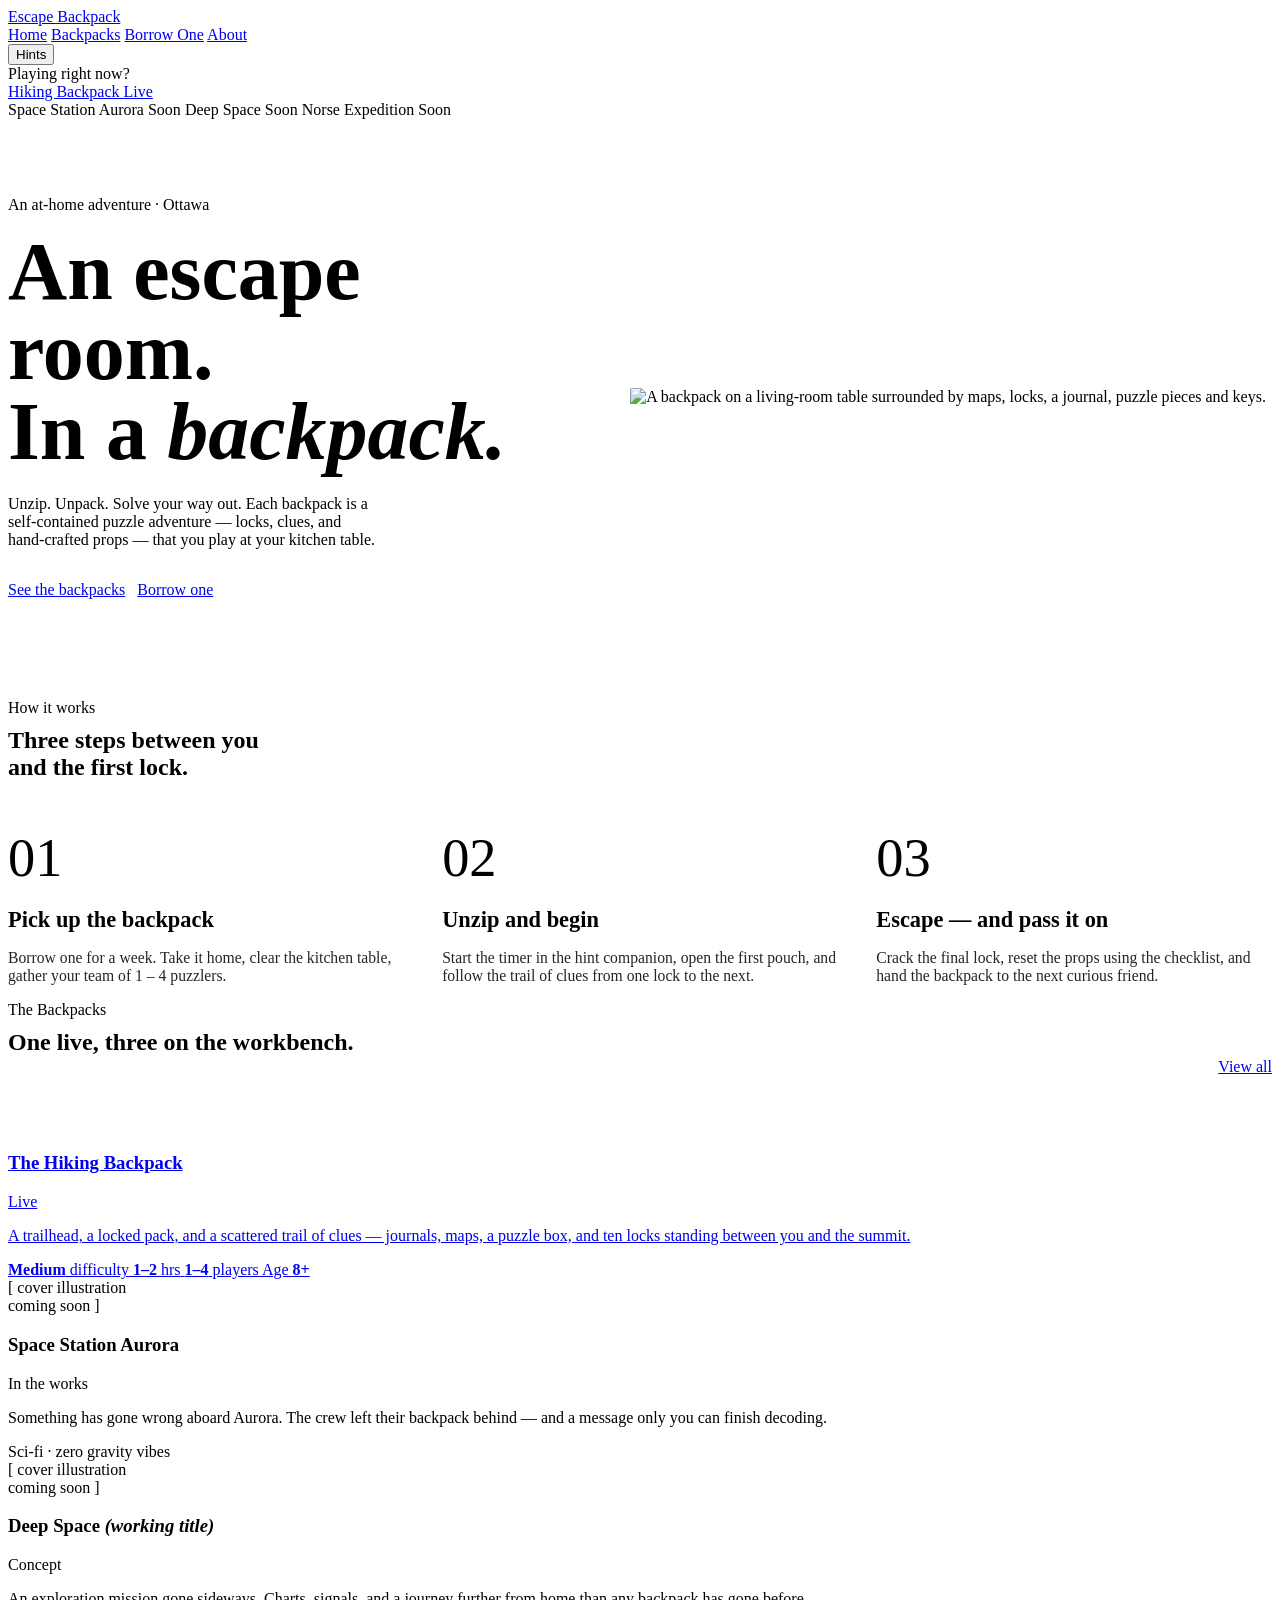
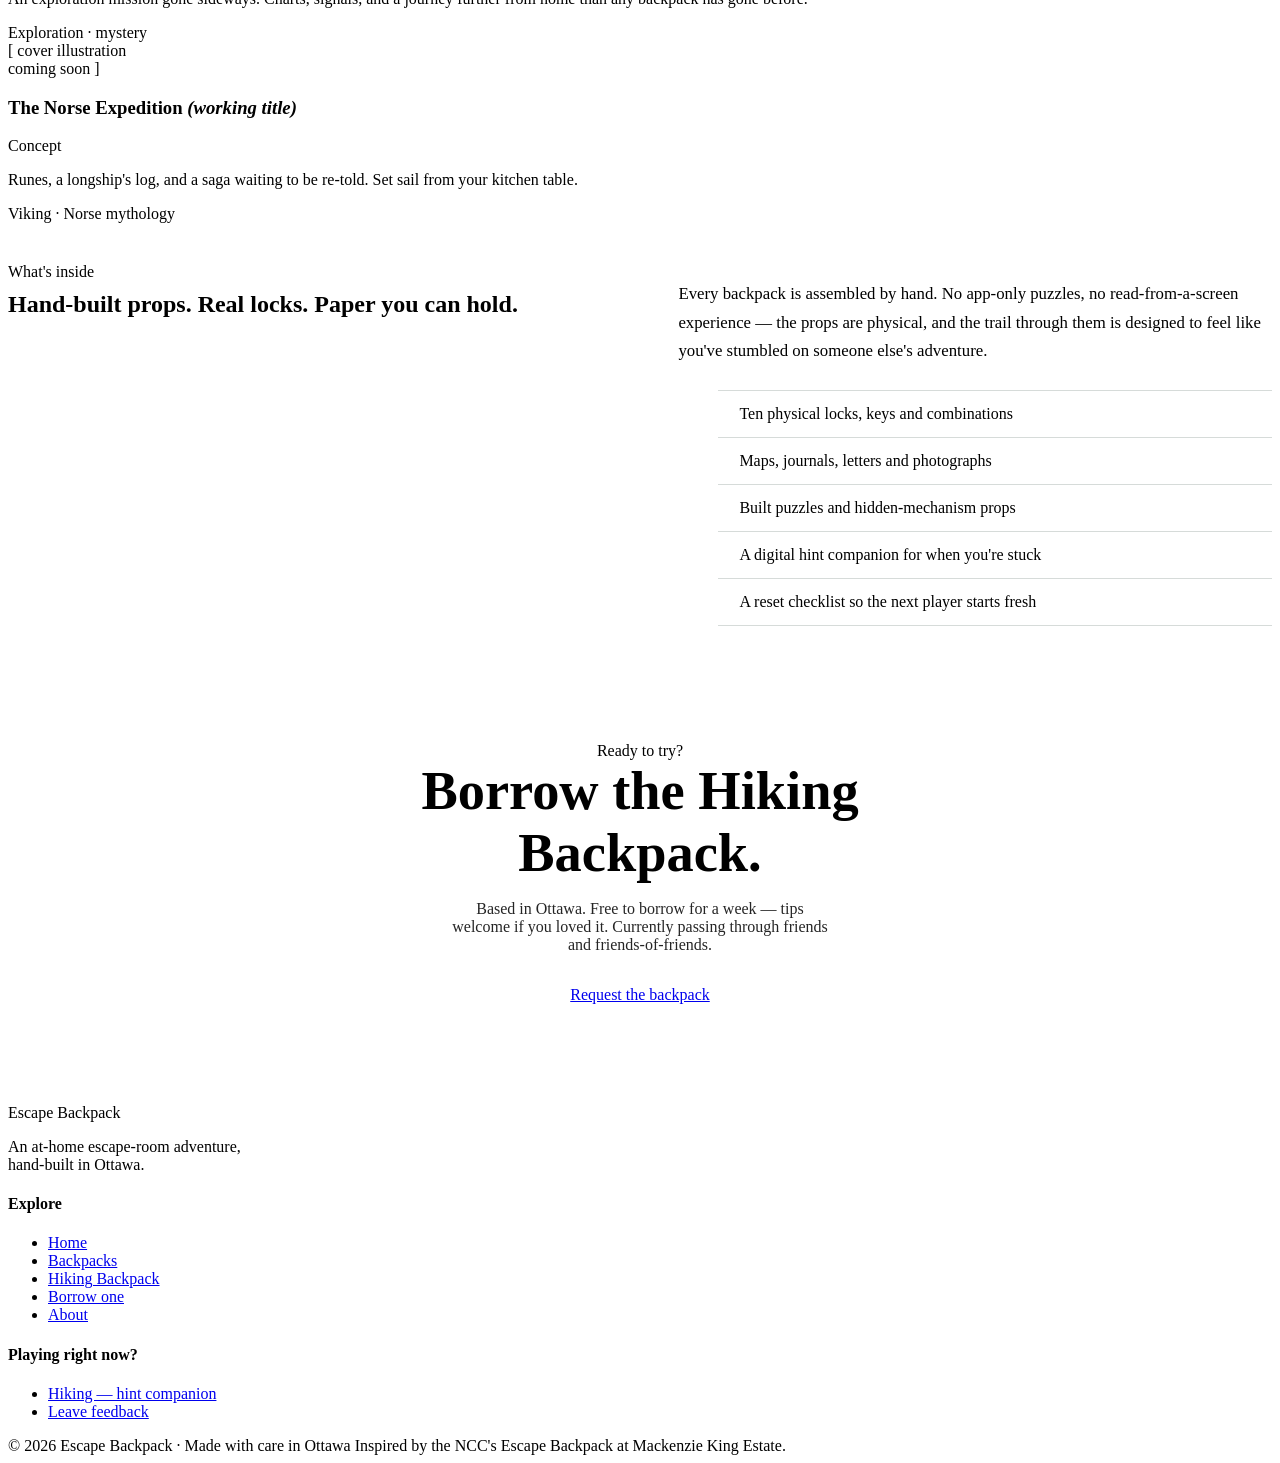
==== index.html @ f147b83b "Add files via upload" ====
<!DOCTYPE html>
<html lang="en">
<head>
<meta charset="UTF-8">
<meta name="viewport" content="width=device-width, initial-scale=1">
<title>Escape Backpack — An escape room in a backpack</title>
<meta name="description" content="Escape Backpack is a portable escape-room adventure you play at home. Unzip, unpack, and solve your way out. Based in Ottawa.">
<meta property="og:title" content="Escape Backpack">
<meta property="og:description" content="An escape-room adventure you play at home, from a backpack.">
<meta property="og:image" content="assets/banner.png">
<link rel="icon" type="image/png" href="assets/logo.png">
<link rel="preconnect" href="https://fonts.googleapis.com">
<link rel="preconnect" href="https://fonts.gstatic.com" crossorigin="">
<link href="https://fonts.googleapis.com/css2?family=Young+Serif&family=Inter+Tight:wght@300;400;500;600&family=JetBrains+Mono:wght@400;500&display=swap" rel="stylesheet">
<link rel="stylesheet" href="styles.css">
<style>
.hero { padding: clamp(40px, 6vw, 80px) 0 clamp(60px, 8vw, 100px); }
.hero-grid {
  display: grid; grid-template-columns: 1fr 1.15fr;
  gap: clamp(32px, 5vw, 72px);
  align-items: center;
}
@media (max-width: 900px) { .hero-grid { grid-template-columns: 1fr; gap: 40px; } }
.hero h1 { font-size: clamp(2.8rem, 6.4vw, 5.2rem); line-height: 0.98; margin: 18px 0 22px; }
.hero h1 em { font-style: italic; color: var(--rust-2); }
.hero-lead { margin-bottom: 32px; max-width: 46ch; }
.hero-ctas { display: flex; gap: 12px; flex-wrap: wrap; }

.hero-image {
  position: relative; border-radius: 2px; overflow: hidden;
  box-shadow: 0 40px 80px -30px rgba(0, 0, 0, 0.6);
  border: 1px solid var(--line-strong);
}
.hero-image img { width: 100%; height: auto; display: block; }
.hero-stamp {
  position: absolute; top: 20px; right: 20px;
  background: var(--cream);
  width: 96px; height: 96px; border-radius: 50%;
  display: flex; align-items: center; justify-content: center;
  flex-direction: column;
  font-family: var(--mono);
  font-size: 0.62rem; letter-spacing: 0.16em; text-transform: uppercase;
  color: var(--forest);
  transform: rotate(-10deg);
  box-shadow: 0 6px 16px -4px rgba(0,0,0,0.3);
  line-height: 1.3; text-align: center; padding: 8px;
}
.hero-stamp strong {
  font-family: var(--serif); font-weight: 400;
  font-size: 1rem; letter-spacing: 0; text-transform: none;
  color: var(--ink); margin: 2px 0;
}

.how-grid {
  display: grid; grid-template-columns: repeat(3, 1fr);
  gap: clamp(20px, 3vw, 48px); margin-top: 50px;
}
@media (max-width: 740px) { .how-grid { grid-template-columns: 1fr; gap: 32px; } }
.how-num { font-family: var(--serif); font-size: 3.4rem; color: var(--brass); line-height: 1; margin-bottom: 14px; }
.how-step h3 { font-size: 1.4rem; margin-bottom: 10px; }
.how-step p { color: var(--cream); opacity: 0.85; font-size: 0.98rem; }

.bp-section-head {
  display: flex; justify-content: space-between; align-items: end;
  gap: 20px; flex-wrap: wrap; margin-bottom: 40px;
}
.bp-section-head h2 { margin-top: 10px; }

.inside-grid {
  display: grid; grid-template-columns: 1fr 1fr;
  gap: clamp(40px, 6vw, 90px); align-items: start; margin-top: 40px;
}
@media (max-width: 820px) { .inside-grid { grid-template-columns: 1fr; gap: 32px; } }
.inside-grid p { font-size: 1.05rem; line-height: 1.7; }
.inside-grid ul { list-style: none; margin-top: 24px; }
.inside-grid ul li {
  padding: 14px 0;
  border-top: 1px solid rgba(31, 58, 46, 0.18);
  display: flex; gap: 16px; align-items: baseline;
}
.inside-grid ul li:last-child { border-bottom: 1px solid rgba(31, 58, 46, 0.18); }
.inside-grid ul li::before {
  content: ""; width: 5px; height: 5px; border-radius: 50%; background: var(--rust);
  flex-shrink: 0; transform: translateY(-2px);
}

.cta-strip { padding: clamp(60px, 8vw, 100px) 0; text-align: center; }
.cta-strip h2 { max-width: 18ch; margin: 0 auto 16px; font-size: clamp(2.2rem, 4.5vw, 3.4rem); }
.cta-strip p { max-width: 48ch; margin: 0 auto 32px; color: var(--cream); opacity: 0.85; }
</style>
</head>
<body>

<!-- NAV -->
<nav class="nav">
  <div class="nav-inner">
    <a href="index.html" class="brand">
      <span class="brand-mark"></span>
      <span class="brand-name">Escape Backpack</span>
    </a>
    <div class="nav-links">
      <a href="index.html" class="active">Home</a>
      <a href="backpacks.html">Backpacks</a>
      <a href="borrow.html">Borrow One</a>
      <a href="about.html">About</a>
      <div class="nav-drop" id="hintsDrop">
        <button class="nav-drop-toggle" onclick="toggleDrop(event)">Hints</button>
        <div class="nav-drop-menu">
          <div class="nav-drop-head">Playing right now?</div>
          <a href="hiking-hints.html">Hiking Backpack <span class="badge">Live</span></a>
          <div class="nav-drop-divider"></div>
          <span class="disabled">Space Station Aurora <span class="badge">Soon</span></span>
          <span class="disabled">Deep Space <span class="badge">Soon</span></span>
          <span class="disabled">Norse Expedition <span class="badge">Soon</span></span>
        </div>
      </div>
    </div>
  </div>
</nav>

<!-- HERO -->
<section class="hero">
  <div class="wrap">
    <div class="hero-grid">
      <div>
        <span class="eyebrow">An at-home adventure · Ottawa</span>
        <h1>An escape room.<br>In a <em>backpack.</em></h1>
        <p class="lead hero-lead">
          Unzip. Unpack. Solve your way out. Each backpack is a self-contained
          puzzle adventure — locks, clues, and hand-crafted props — that you
          play at your kitchen table.
        </p>
        <div class="hero-ctas">
          <a href="backpacks.html" class="btn btn-primary btn-arrow">See the backpacks</a>
          <a href="borrow.html" class="btn btn-ghost">Borrow one</a>
        </div>
      </div>
      <div class="hero-image">
        <img src="assets/banner.png" alt="A backpack on a living-room table surrounded by maps, locks, a journal, puzzle pieces and keys.">
        <div class="hero-stamp">
          Solve<strong>10</strong>locks
        </div>
      </div>
    </div>
  </div>
</section>

<!-- HOW IT WORKS -->
<section>
  <div class="wrap">
    <span class="eyebrow">How it works</span>
    <h2 style="margin-top: 10px; max-width: 22ch;">Three steps between you and the first lock.</h2>
    <div class="how-grid">
      <div class="how-step">
        <div class="how-num">01</div>
        <h3>Pick up the backpack</h3>
        <p>Borrow one for a week. Take it home, clear the kitchen table, gather your team of 1 – 4 puzzlers.</p>
      </div>
      <div class="how-step">
        <div class="how-num">02</div>
        <h3>Unzip and begin</h3>
        <p>Start the timer in the hint companion, open the first pouch, and follow the trail of clues from one lock to the next.</p>
      </div>
      <div class="how-step">
        <div class="how-num">03</div>
        <h3>Escape — and pass it on</h3>
        <p>Crack the final lock, reset the props using the checklist, and hand the backpack to the next curious friend.</p>
      </div>
    </div>
  </div>
</section>

<!-- BACKPACKS LINEUP -->
<section>
  <div class="wrap">
    <div class="bp-section-head">
      <div>
        <span class="eyebrow">The Backpacks</span>
        <h2>One live, three on the workbench.</h2>
      </div>
      <a href="backpacks.html" class="btn btn-ghost btn-arrow">View all</a>
    </div>

    <div class="bp-grid">
      <a href="hiking.html" class="bp-card">
        <div class="bp-thumb"><img src="assets/banner.png" alt=""></div>
        <div class="bp-body">
          <div class="bp-head">
            <h3 class="bp-title">The Hiking Backpack</h3>
            <span class="chip chip-live">Live</span>
          </div>
          <p class="bp-desc">A trailhead, a locked pack, and a scattered trail of clues — journals, maps, a puzzle box, and ten locks standing between you and the summit.</p>
          <div class="bp-meta">
            <span><strong>Medium</strong> difficulty</span>
            <span><strong>1–2</strong> hrs</span>
            <span><strong>1–4</strong> players</span>
            <span>Age <strong>8+</strong></span>
          </div>
        </div>
      </a>

      <div class="bp-card bp-soon">
        <div class="bp-thumb bp-thumb-stripes"><div class="bp-thumb-label">[ cover illustration<br>coming soon ]</div></div>
        <div class="bp-body">
          <div class="bp-head">
            <h3 class="bp-title">Space Station Aurora</h3>
            <span class="chip chip-soon">In the works</span>
          </div>
          <p class="bp-desc">Something has gone wrong aboard Aurora. The crew left their backpack behind — and a message only you can finish decoding.</p>
          <div class="bp-meta"><span>Sci-fi · zero gravity vibes</span></div>
        </div>
      </div>

      <div class="bp-card bp-soon">
        <div class="bp-thumb bp-thumb-stripes"><div class="bp-thumb-label">[ cover illustration<br>coming soon ]</div></div>
        <div class="bp-body">
          <div class="bp-head">
            <h3 class="bp-title">Deep Space <span style="color:var(--muted); font-style: italic;">(working title)</span></h3>
            <span class="chip chip-soon">Concept</span>
          </div>
          <p class="bp-desc">An exploration mission gone sideways. Charts, signals, and a journey further from home than any backpack has gone before.</p>
          <div class="bp-meta"><span>Exploration · mystery</span></div>
        </div>
      </div>

      <div class="bp-card bp-soon">
        <div class="bp-thumb bp-thumb-stripes"><div class="bp-thumb-label">[ cover illustration<br>coming soon ]</div></div>
        <div class="bp-body">
          <div class="bp-head">
            <h3 class="bp-title">The Norse Expedition <span style="color:var(--muted); font-style: italic;">(working title)</span></h3>
            <span class="chip chip-soon">Concept</span>
          </div>
          <p class="bp-desc">Runes, a longship's log, and a saga waiting to be re-told. Set sail from your kitchen table.</p>
          <div class="bp-meta"><span>Viking · Norse mythology</span></div>
        </div>
      </div>
    </div>
  </div>
</section>

<!-- INSIDE -->
<section class="inverted">
  <div class="wrap">
    <div class="inside-grid">
      <div>
        <span class="eyebrow">What's inside</span>
        <h2 style="margin-top: 10px;">Hand-built props. Real locks. Paper you can hold.</h2>
      </div>
      <div>
        <p>
          Every backpack is assembled by hand. No app-only puzzles, no
          read-from-a-screen experience — the props are physical, and the
          trail through them is designed to feel like you've stumbled on
          someone else's adventure.
        </p>
        <ul>
          <li>Ten physical locks, keys and combinations</li>
          <li>Maps, journals, letters and photographs</li>
          <li>Built puzzles and hidden-mechanism props</li>
          <li>A digital hint companion for when you're stuck</li>
          <li>A reset checklist so the next player starts fresh</li>
        </ul>
      </div>
    </div>
  </div>
</section>

<!-- CTA -->
<section class="cta-strip">
  <div class="wrap-narrow">
    <span class="eyebrow">Ready to try?</span>
    <h2>Borrow the Hiking Backpack.</h2>
    <p>
      Based in Ottawa. Free to borrow for a week — tips welcome
      if you loved it. Currently passing through friends and friends-of-friends.
    </p>
    <a href="borrow.html" class="btn btn-primary btn-arrow">Request the backpack</a>
  </div>
</section>

<!-- FOOTER -->
<footer>
  <div class="wrap">
    <div>
      <div class="foot-brand">Escape Backpack</div>
      <p style="max-width: 34ch;">An at-home escape-room adventure, hand-built in Ottawa.</p>
    </div>
    <div>
      <h4>Explore</h4>
      <ul>
        <li><a href="index.html">Home</a></li>
        <li><a href="backpacks.html">Backpacks</a></li>
        <li><a href="hiking.html">Hiking Backpack</a></li>
        <li><a href="borrow.html">Borrow one</a></li>
        <li><a href="about.html">About</a></li>
      </ul>
    </div>
    <div>
      <h4>Playing right now?</h4>
      <ul>
        <li><a href="hiking-hints.html">Hiking — hint companion</a></li>
        <li><a href="about.html#feedback">Leave feedback</a></li>
      </ul>
    </div>
    <div class="foot-credit" style="grid-column: 1 / -1;">
      <span>© 2026 Escape Backpack · Made with care in Ottawa</span>
      <span>Inspired by the NCC's Escape Backpack at Mackenzie King Estate.</span>
    </div>
  </div>
</footer>

<script>
function toggleDrop(e) {
  e.stopPropagation();
  document.getElementById('hintsDrop').classList.toggle('open');
}
document.addEventListener('click', (e) => {
  const d = document.getElementById('hintsDrop');
  if (d && !d.contains(e.target)) d.classList.remove('open');
});
</script>

</body>
</html>
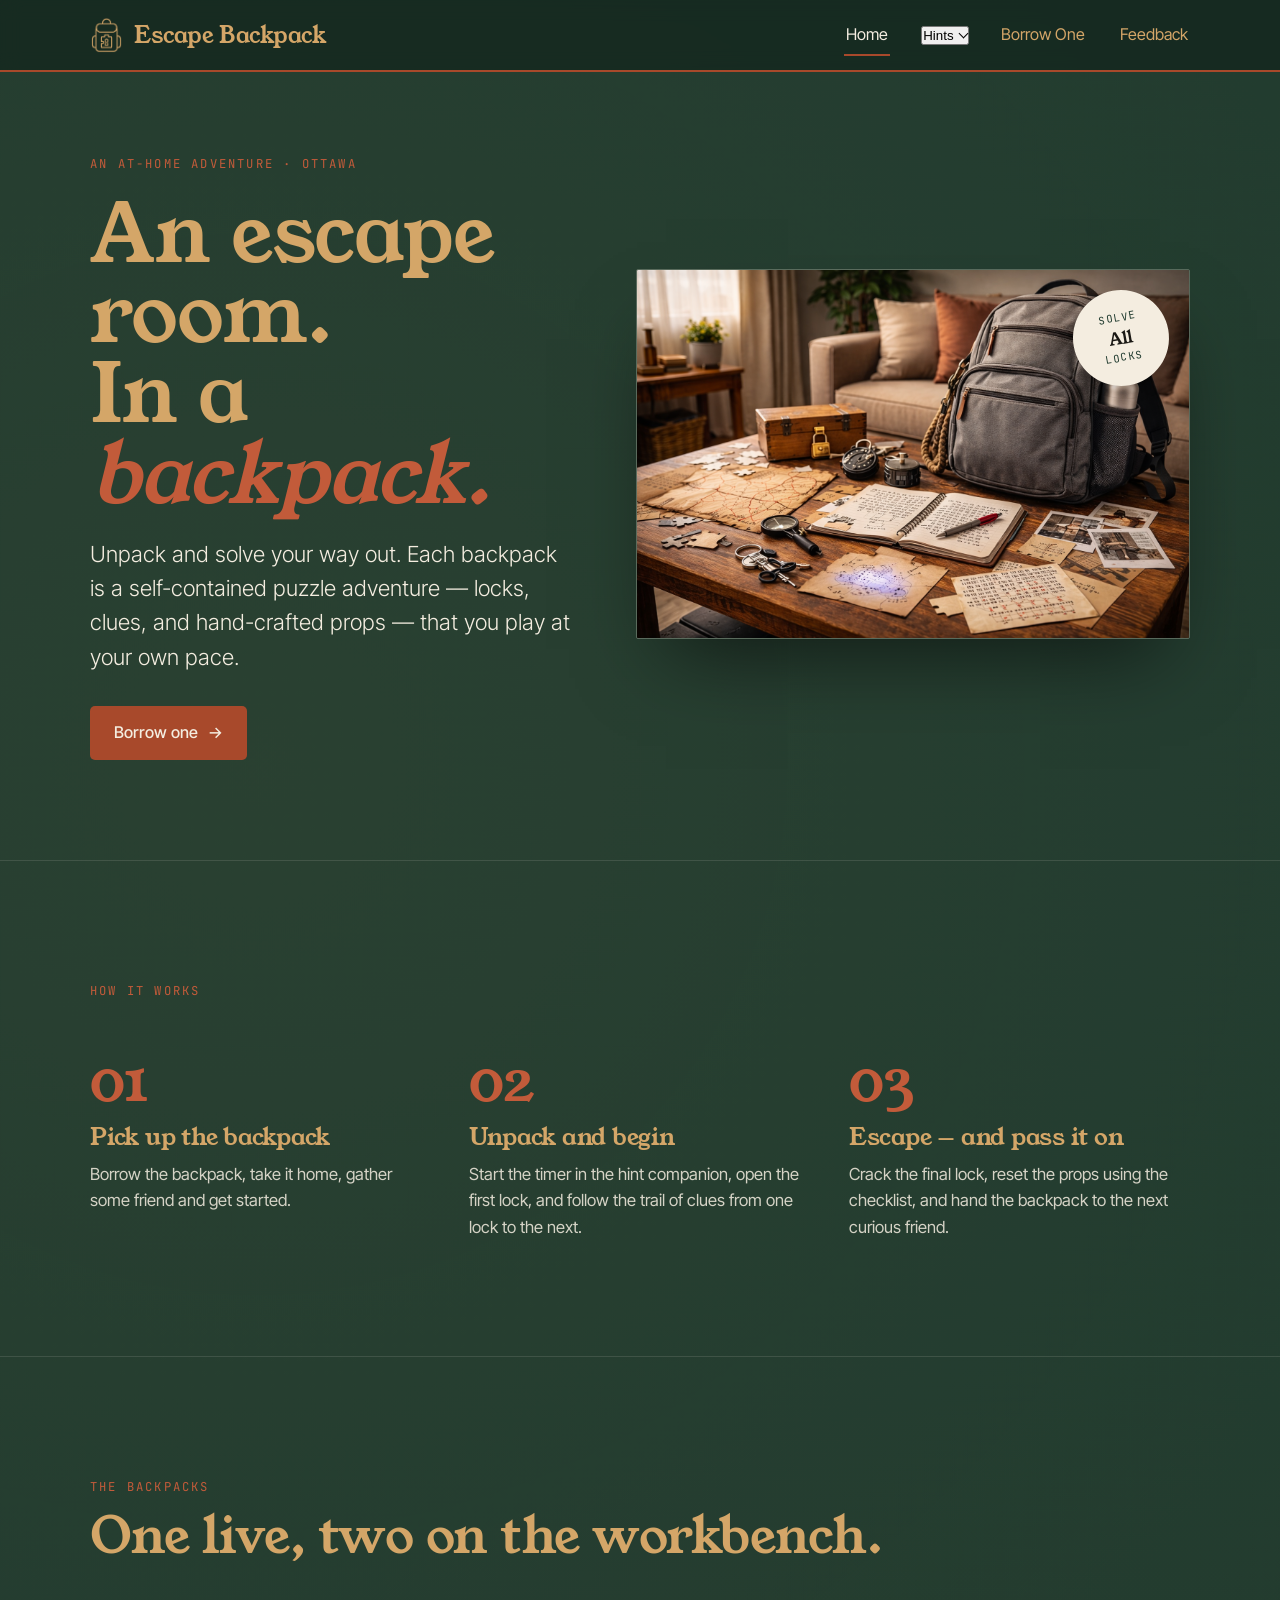
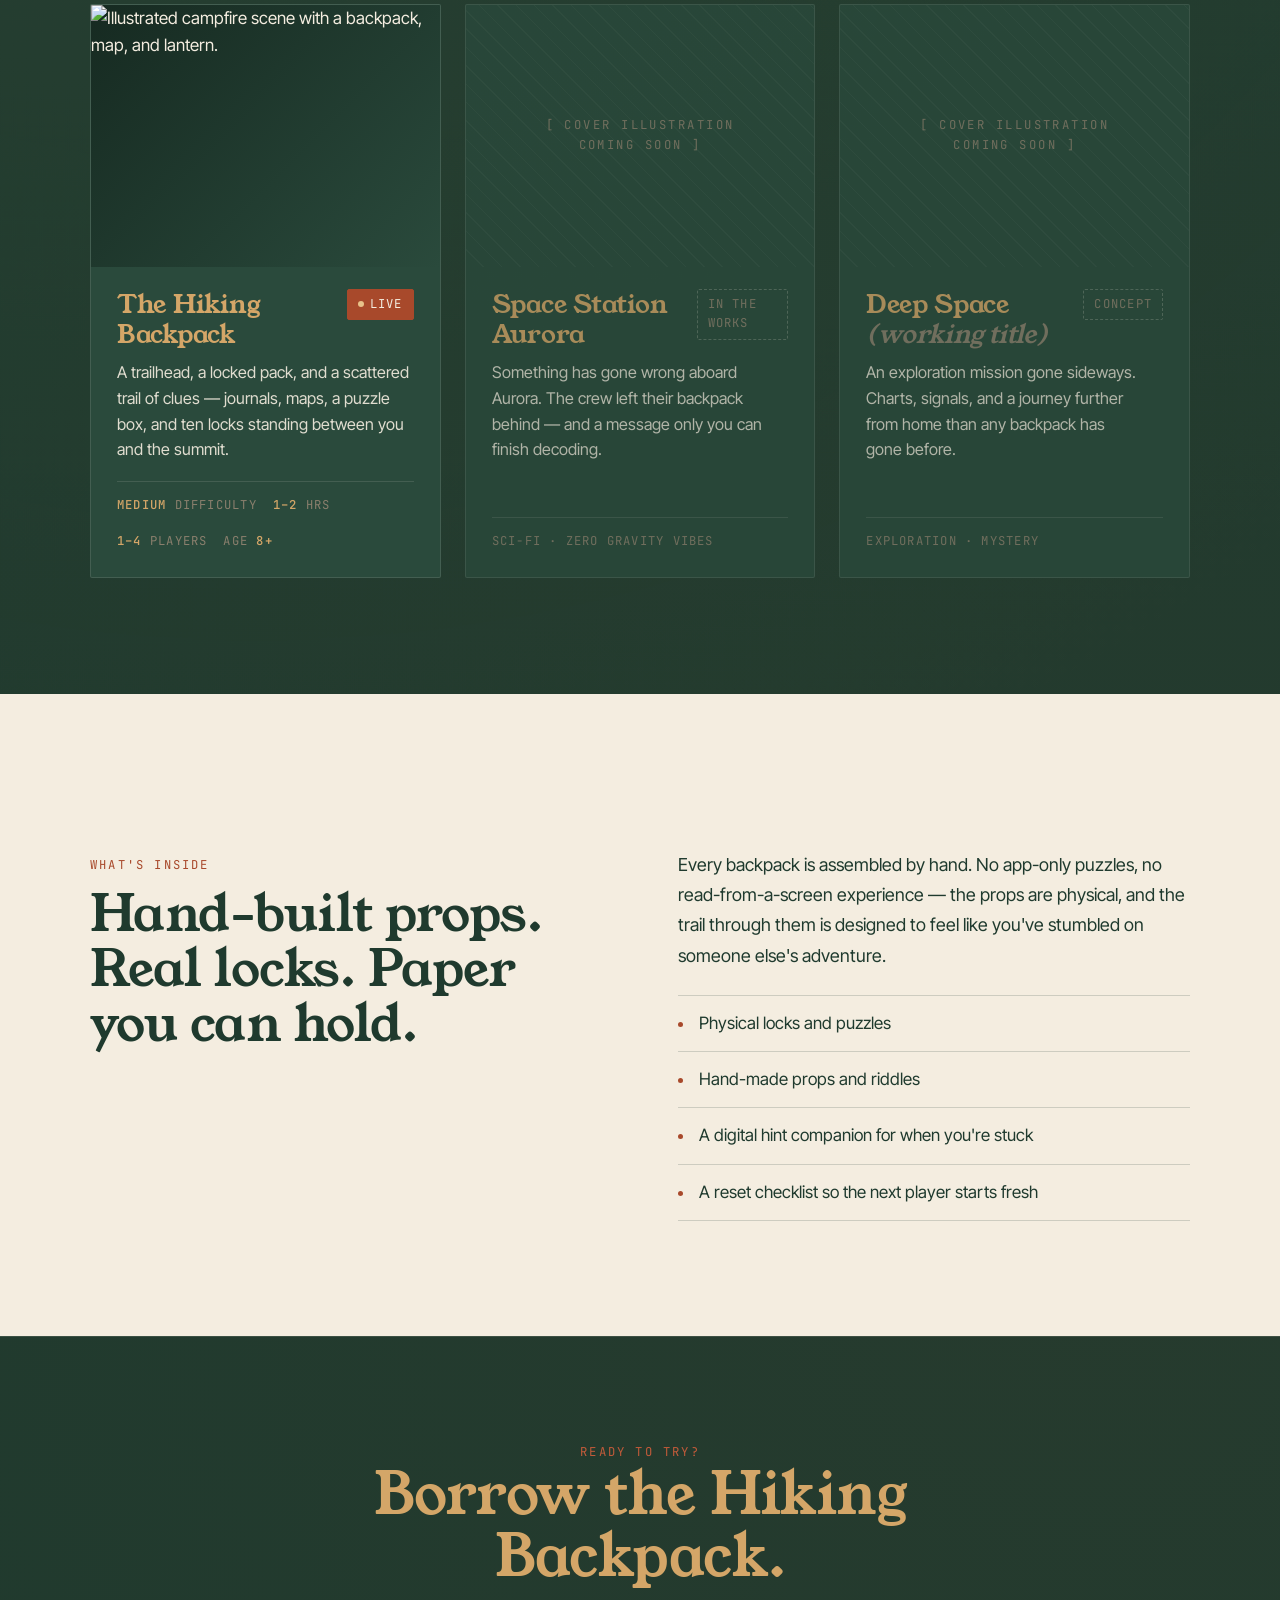
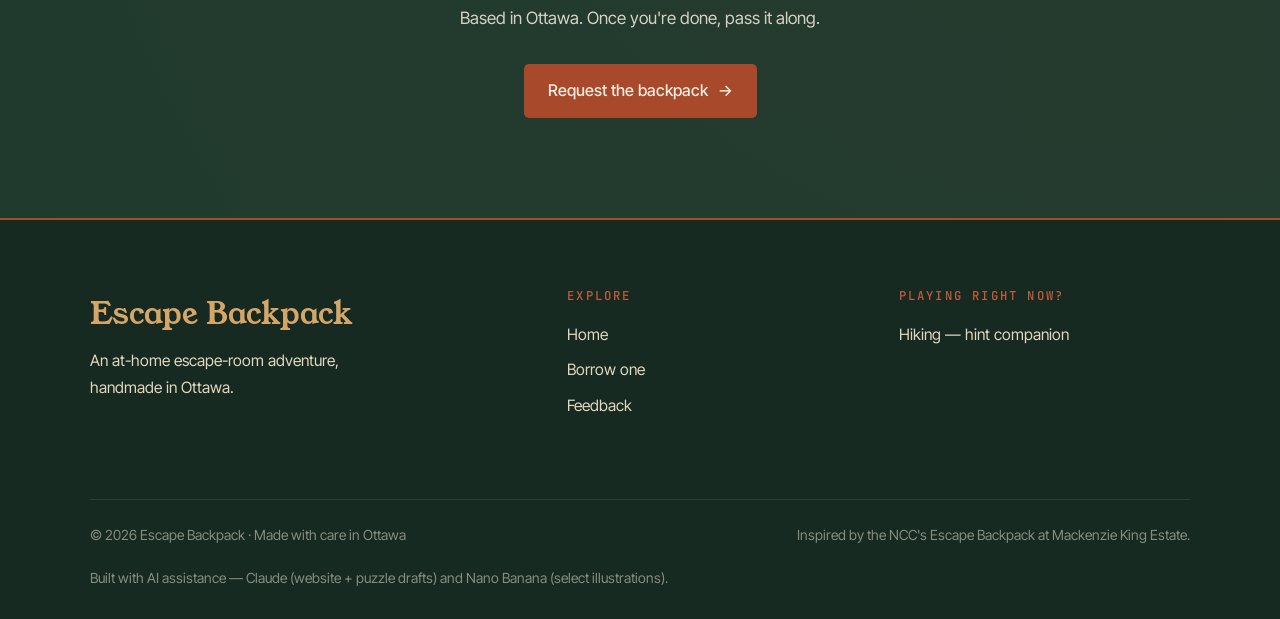
==== commit 62cc185c: "Add files via upload" ====
--- a/index.html
+++ b/index.html
@@ -12,43 +12,35 @@
 <link rel="preconnect" href="https://fonts.googleapis.com">
 <link rel="preconnect" href="https://fonts.gstatic.com" crossorigin="">
 <link href="https://fonts.googleapis.com/css2?family=Young+Serif&family=Inter+Tight:wght@300;400;500;600&family=JetBrains+Mono:wght@400;500&display=swap" rel="stylesheet">
-<link rel="stylesheet" href="styles.css">
+<link rel="stylesheet" href="styles.css?v=4">
 <style>
 .hero { padding: clamp(40px, 6vw, 80px) 0 clamp(60px, 8vw, 100px); }
 .hero-grid {
   display: grid; grid-template-columns: 1fr 1.15fr;
-  gap: clamp(32px, 5vw, 72px);
-  align-items: center;
+  gap: clamp(32px, 5vw, 72px); align-items: center;
 }
 @media (max-width: 900px) { .hero-grid { grid-template-columns: 1fr; gap: 40px; } }
 .hero h1 { font-size: clamp(2.8rem, 6.4vw, 5.2rem); line-height: 0.98; margin: 18px 0 22px; }
 .hero h1 em { font-style: italic; color: var(--rust-2); }
 .hero-lead { margin-bottom: 32px; max-width: 46ch; }
 .hero-ctas { display: flex; gap: 12px; flex-wrap: wrap; }
-
 .hero-image {
   position: relative; border-radius: 2px; overflow: hidden;
-  box-shadow: 0 40px 80px -30px rgba(0, 0, 0, 0.6);
+  box-shadow: 0 40px 80px -30px rgba(0,0,0,0.6);
   border: 1px solid var(--line-strong);
 }
 .hero-image img { width: 100%; height: auto; display: block; }
 .hero-stamp {
   position: absolute; top: 20px; right: 20px;
-  background: var(--cream);
-  width: 96px; height: 96px; border-radius: 50%;
-  display: flex; align-items: center; justify-content: center;
-  flex-direction: column;
-  font-family: var(--mono);
-  font-size: 0.62rem; letter-spacing: 0.16em; text-transform: uppercase;
-  color: var(--forest);
-  transform: rotate(-10deg);
-  box-shadow: 0 6px 16px -4px rgba(0,0,0,0.3);
-  line-height: 1.3; text-align: center; padding: 8px;
+  background: var(--cream); width: 96px; height: 96px; border-radius: 50%;
+  display: flex; align-items: center; justify-content: center; flex-direction: column;
+  font-family: var(--mono); font-size: 0.62rem; letter-spacing: 0.16em;
+  text-transform: uppercase; color: var(--forest); transform: rotate(-10deg);
+  box-shadow: 0 6px 16px -4px rgba(0,0,0,0.3); line-height: 1.3; text-align: center; padding: 8px;
 }
 .hero-stamp strong {
-  font-family: var(--serif); font-weight: 400;
-  font-size: 1rem; letter-spacing: 0; text-transform: none;
-  color: var(--ink); margin: 2px 0;
+  font-family: var(--serif); font-weight: 400; font-size: 1rem;
+  letter-spacing: 0; text-transform: none; color: var(--ink); margin: 2px 0;
 }
 
 .how-grid {
@@ -56,15 +48,9 @@
   gap: clamp(20px, 3vw, 48px); margin-top: 50px;
 }
 @media (max-width: 740px) { .how-grid { grid-template-columns: 1fr; gap: 32px; } }
-.how-num { font-family: var(--serif); font-size: 3.4rem; color: var(--brass); line-height: 1; margin-bottom: 14px; }
+.how-num { font-family: var(--serif); font-size: 3.4rem; color: #c25b3a; line-height: 1; margin-bottom: 14px; }
 .how-step h3 { font-size: 1.4rem; margin-bottom: 10px; }
 .how-step p { color: var(--cream); opacity: 0.85; font-size: 0.98rem; }
-
-.bp-section-head {
-  display: flex; justify-content: space-between; align-items: end;
-  gap: 20px; flex-wrap: wrap; margin-bottom: 40px;
-}
-.bp-section-head h2 { margin-top: 10px; }
 
 .inside-grid {
   display: grid; grid-template-columns: 1fr 1fr;
@@ -74,8 +60,7 @@
 .inside-grid p { font-size: 1.05rem; line-height: 1.7; }
 .inside-grid ul { list-style: none; margin-top: 24px; }
 .inside-grid ul li {
-  padding: 14px 0;
-  border-top: 1px solid rgba(31, 58, 46, 0.18);
+  padding: 14px 0; border-top: 1px solid rgba(31, 58, 46, 0.18);
   display: flex; gap: 16px; align-items: baseline;
 }
 .inside-grid ul li:last-child { border-bottom: 1px solid rgba(31, 58, 46, 0.18); }
@@ -87,6 +72,10 @@
 .cta-strip { padding: clamp(60px, 8vw, 100px) 0; text-align: center; }
 .cta-strip h2 { max-width: 18ch; margin: 0 auto 16px; font-size: clamp(2.2rem, 4.5vw, 3.4rem); }
 .cta-strip p { max-width: 48ch; margin: 0 auto 32px; color: var(--cream); opacity: 0.85; }
+
+/* Backpack cards */
+.bp-section-head { margin-bottom: 40px; }
+.bp-section-head h2 { margin-top: 10px; }
 </style>
 </head>
 <body>
@@ -100,20 +89,18 @@
     </a>
     <div class="nav-links">
       <a href="index.html" class="active">Home</a>
-      <a href="backpacks.html">Backpacks</a>
-      <a href="borrow.html">Borrow One</a>
-      <a href="about.html">About</a>
       <div class="nav-drop" id="hintsDrop">
-        <button class="nav-drop-toggle" onclick="toggleDrop(event)">Hints</button>
+        <button type="button" class="nav-drop-toggle" onclick="toggleDrop(event)">Hints</button>
         <div class="nav-drop-menu">
           <div class="nav-drop-head">Playing right now?</div>
           <a href="hiking-hints.html">Hiking Backpack <span class="badge">Live</span></a>
           <div class="nav-drop-divider"></div>
           <span class="disabled">Space Station Aurora <span class="badge">Soon</span></span>
           <span class="disabled">Deep Space <span class="badge">Soon</span></span>
-          <span class="disabled">Norse Expedition <span class="badge">Soon</span></span>
-        </div>
-      </div>
+        </div>
+      </div>
+      <a href="borrow.html">Borrow One</a>
+      <a href="feedback.html">Feedback</a>
     </div>
   </div>
 </nav>
@@ -126,20 +113,17 @@
         <span class="eyebrow">An at-home adventure · Ottawa</span>
         <h1>An escape room.<br>In a <em>backpack.</em></h1>
         <p class="lead hero-lead">
-          Unzip. Unpack. Solve your way out. Each backpack is a self-contained
+          Unpack and solve your way out. Each backpack is a self-contained
           puzzle adventure — locks, clues, and hand-crafted props — that you
-          play at your kitchen table.
+          play at your own pace.
         </p>
         <div class="hero-ctas">
-          <a href="backpacks.html" class="btn btn-primary btn-arrow">See the backpacks</a>
-          <a href="borrow.html" class="btn btn-ghost">Borrow one</a>
+          <a href="borrow.html" class="btn btn-primary btn-arrow">Borrow one</a>
         </div>
       </div>
       <div class="hero-image">
         <img src="assets/banner.png" alt="A backpack on a living-room table surrounded by maps, locks, a journal, puzzle pieces and keys.">
-        <div class="hero-stamp">
-          Solve<strong>10</strong>locks
-        </div>
+        <div class="hero-stamp">Solve<strong>All</strong>locks</div>
       </div>
     </div>
   </div>
@@ -149,17 +133,16 @@
 <section>
   <div class="wrap">
     <span class="eyebrow">How it works</span>
-    <h2 style="margin-top: 10px; max-width: 22ch;">Three steps between you and the first lock.</h2>
     <div class="how-grid">
       <div class="how-step">
         <div class="how-num">01</div>
         <h3>Pick up the backpack</h3>
-        <p>Borrow one for a week. Take it home, clear the kitchen table, gather your team of 1 – 4 puzzlers.</p>
+        <p>Borrow the backpack, take it home, gather some friend and get started.</p>
       </div>
       <div class="how-step">
         <div class="how-num">02</div>
-        <h3>Unzip and begin</h3>
-        <p>Start the timer in the hint companion, open the first pouch, and follow the trail of clues from one lock to the next.</p>
+        <h3>Unpack and begin</h3>
+        <p>Start the timer in the hint companion, open the first lock, and follow the trail of clues from one lock to the next.</p>
       </div>
       <div class="how-step">
         <div class="how-num">03</div>
@@ -170,20 +153,18 @@
   </div>
 </section>
 
-<!-- BACKPACKS LINEUP -->
+<!-- THE BACKPACKS -->
 <section>
   <div class="wrap">
     <div class="bp-section-head">
-      <div>
-        <span class="eyebrow">The Backpacks</span>
-        <h2>One live, three on the workbench.</h2>
-      </div>
-      <a href="backpacks.html" class="btn btn-ghost btn-arrow">View all</a>
+      <span class="eyebrow">The Backpacks</span>
+      <h2>One live, two on the workbench.</h2>
     </div>
 
     <div class="bp-grid">
-      <a href="hiking.html" class="bp-card">
-        <div class="bp-thumb"><img src="assets/banner.png" alt=""></div>
+      <!-- Hiking -->
+      <div class="bp-card">
+        <div class="bp-thumb"><img src="assets/hiking-cartoon.png" alt="Illustrated campfire scene with a backpack, map, and lantern."></div>
         <div class="bp-body">
           <div class="bp-head">
             <h3 class="bp-title">The Hiking Backpack</h3>
@@ -197,8 +178,9 @@
             <span>Age <strong>8+</strong></span>
           </div>
         </div>
-      </a>
-
+      </div>
+
+      <!-- Aurora -->
       <div class="bp-card bp-soon">
         <div class="bp-thumb bp-thumb-stripes"><div class="bp-thumb-label">[ cover illustration<br>coming soon ]</div></div>
         <div class="bp-body">
@@ -211,6 +193,7 @@
         </div>
       </div>
 
+      <!-- Deep Space -->
       <div class="bp-card bp-soon">
         <div class="bp-thumb bp-thumb-stripes"><div class="bp-thumb-label">[ cover illustration<br>coming soon ]</div></div>
         <div class="bp-body">
@@ -220,18 +203,6 @@
           </div>
           <p class="bp-desc">An exploration mission gone sideways. Charts, signals, and a journey further from home than any backpack has gone before.</p>
           <div class="bp-meta"><span>Exploration · mystery</span></div>
-        </div>
-      </div>
-
-      <div class="bp-card bp-soon">
-        <div class="bp-thumb bp-thumb-stripes"><div class="bp-thumb-label">[ cover illustration<br>coming soon ]</div></div>
-        <div class="bp-body">
-          <div class="bp-head">
-            <h3 class="bp-title">The Norse Expedition <span style="color:var(--muted); font-style: italic;">(working title)</span></h3>
-            <span class="chip chip-soon">Concept</span>
-          </div>
-          <p class="bp-desc">Runes, a longship's log, and a saga waiting to be re-told. Set sail from your kitchen table.</p>
-          <div class="bp-meta"><span>Viking · Norse mythology</span></div>
         </div>
       </div>
     </div>
@@ -254,9 +225,8 @@
           someone else's adventure.
         </p>
         <ul>
-          <li>Ten physical locks, keys and combinations</li>
-          <li>Maps, journals, letters and photographs</li>
-          <li>Built puzzles and hidden-mechanism props</li>
+          <li>Physical locks and puzzles</li>
+          <li>Hand-made props and riddles</li>
           <li>A digital hint companion for when you're stuck</li>
           <li>A reset checklist so the next player starts fresh</li>
         </ul>
@@ -270,10 +240,7 @@
   <div class="wrap-narrow">
     <span class="eyebrow">Ready to try?</span>
     <h2>Borrow the Hiking Backpack.</h2>
-    <p>
-      Based in Ottawa. Free to borrow for a week — tips welcome
-      if you loved it. Currently passing through friends and friends-of-friends.
-    </p>
+    <p>Based in Ottawa. Once you're done, pass it along.</p>
     <a href="borrow.html" class="btn btn-primary btn-arrow">Request the backpack</a>
   </div>
 </section>
@@ -283,28 +250,26 @@
   <div class="wrap">
     <div>
       <div class="foot-brand">Escape Backpack</div>
-      <p style="max-width: 34ch;">An at-home escape-room adventure, hand-built in Ottawa.</p>
+      <p style="max-width: 34ch;">An at-home escape-room adventure, handmade in Ottawa.</p>
     </div>
     <div>
       <h4>Explore</h4>
       <ul>
         <li><a href="index.html">Home</a></li>
-        <li><a href="backpacks.html">Backpacks</a></li>
-        <li><a href="hiking.html">Hiking Backpack</a></li>
         <li><a href="borrow.html">Borrow one</a></li>
-        <li><a href="about.html">About</a></li>
+        <li><a href="feedback.html">Feedback</a></li>
       </ul>
     </div>
     <div>
       <h4>Playing right now?</h4>
       <ul>
         <li><a href="hiking-hints.html">Hiking — hint companion</a></li>
-        <li><a href="about.html#feedback">Leave feedback</a></li>
       </ul>
     </div>
     <div class="foot-credit" style="grid-column: 1 / -1;">
       <span>© 2026 Escape Backpack · Made with care in Ottawa</span>
       <span>Inspired by the NCC's Escape Backpack at Mackenzie King Estate.</span>
+      <span class="foot-ai">Built with AI assistance — Claude (website + puzzle drafts) and Nano Banana (select illustrations).</span>
     </div>
   </div>
 </footer>
--- a/styles.css
+++ b/styles.css
@@ -0,0 +1,349 @@
+/* Escape Backpack — shared styles
+   Direction: forest + brass + rust (dark atmospheric)
+   Palette: forest green canvas, brass headings, cream body, rust accents
+*/
+
+:root {
+  --cream: #f4ede0;
+  --cream-2: #ebe1cf;
+  --cream-3: #e3d7bf;
+  --ink: #1a1814;
+  --ink-soft: #3a342c;
+  --muted: #8a7f6d;
+  --forest: #1f3a2e;
+  --forest-2: #2a4a3c;
+  --forest-deep: #162a21;
+  --brass: #d4a668;
+  --brass-2: #e8c28a;
+  --brass-dim: #b8894a;
+  --rust: #a8492b;
+  --rust-2: #c25b3a;
+  --line: rgba(244, 237, 224, 0.12);
+  --line-strong: rgba(244, 237, 224, 0.25);
+
+  --serif: "Young Serif", "Cormorant Garamond", Georgia, serif;
+  --sans: "Inter Tight", "Inter", -apple-system, BlinkMacSystemFont, "Segoe UI", sans-serif;
+  --mono: "JetBrains Mono", ui-monospace, "SF Mono", Menlo, monospace;
+}
+
+* { box-sizing: border-box; margin: 0; padding: 0; }
+
+html, body {
+  background: var(--forest);
+  color: var(--cream);
+  font-family: var(--sans);
+  font-size: 17px;
+  line-height: 1.6;
+  -webkit-font-smoothing: antialiased;
+  text-rendering: optimizeLegibility;
+}
+
+body {
+  background-image:
+    radial-gradient(circle at 20% 20%, rgba(212, 166, 104, 0.06) 0%, transparent 55%),
+    radial-gradient(circle at 85% 75%, rgba(168, 73, 43, 0.05) 0%, transparent 50%);
+  min-height: 100vh;
+}
+
+img { max-width: 100%; display: block; }
+a { color: var(--brass); text-decoration: none; }
+a:hover { color: var(--rust-2); }
+
+h1, h2, h3, h4 {
+  font-family: var(--serif); font-weight: 400;
+  line-height: 1.08; letter-spacing: -0.01em;
+  color: var(--brass);
+}
+h1 { font-size: clamp(2.6rem, 6vw, 4.8rem); }
+h2 { font-size: clamp(2rem, 4vw, 3rem); }
+h3 { font-size: clamp(1.4rem, 2.4vw, 1.8rem); }
+p { text-wrap: pretty; }
+
+/* ── LAYOUT ─────────────────────────────────────────── */
+.wrap { max-width: 1180px; margin: 0 auto; padding: 0 clamp(20px, 4vw, 40px); }
+.wrap-narrow { max-width: 820px; margin: 0 auto; padding: 0 clamp(20px, 4vw, 40px); }
+
+section { padding: clamp(60px, 9vw, 120px) 0; }
+section + section { border-top: 1px solid var(--line); }
+
+/* ── NAV ────────────────────────────────────────────── */
+.nav {
+  position: sticky; top: 0; z-index: 50;
+  background: rgba(22, 42, 33, 0.92);
+  backdrop-filter: blur(10px); -webkit-backdrop-filter: blur(10px);
+  border-bottom: 2px solid var(--rust);
+}
+.nav-inner {
+  max-width: 1180px; margin: 0 auto;
+  padding: 16px clamp(20px, 4vw, 40px);
+  display: flex; align-items: center; justify-content: space-between;
+  gap: 24px;
+}
+.brand { display: flex; align-items: center; gap: 12px; color: var(--brass); }
+.brand-mark {
+  width: 32px; height: 36px;
+  background: var(--brass);
+  -webkit-mask: url('assets/logo.png') center/contain no-repeat;
+          mask: url('assets/logo.png') center/contain no-repeat;
+  flex-shrink: 0;
+}
+.brand-name { font-family: var(--serif); font-size: 1.35rem; letter-spacing: -0.01em; }
+.nav-links { display: flex; gap: clamp(14px, 2.4vw, 32px); align-items: center; }
+.nav-links a {
+  font-size: 0.95rem; color: var(--brass);
+  padding: 6px 2px; position: relative;
+  background: none; border: none; font-family: var(--sans); cursor: pointer;
+}
+.nav-links a.active { color: var(--cream); }
+.nav-links a.active::after {
+  content: ""; position: absolute; left: 0; right: 0; bottom: -2px;
+  height: 2px; background: var(--rust);
+}
+.nav-links a:hover { color: var(--cream); }
+
+/* Dropdown */
+.nav-drop { position: relative; }
+.nav-drop-toggle {
+  display: inline-flex; align-items: center; gap: 6px;
+}
+.nav-drop-toggle::after {
+  content: ""; width: 6px; height: 6px;
+  border-right: 1.5px solid currentColor;
+  border-bottom: 1.5px solid currentColor;
+  transform: translateY(-2px) rotate(45deg);
+  transition: transform 0.2s;
+}
+.nav-drop.open .nav-drop-toggle::after {
+  transform: translateY(1px) rotate(-135deg);
+}
+.nav-drop-menu {
+  position: absolute; top: calc(100% + 10px); right: 0;
+  background: var(--forest-deep);
+  border: 1px solid var(--line-strong);
+  border-radius: 2px;
+  min-width: 240px;
+  padding: 8px 0;
+  opacity: 0; visibility: hidden; transform: translateY(-4px);
+  transition: opacity 0.15s, visibility 0.15s, transform 0.15s;
+  box-shadow: 0 20px 40px -10px rgba(0,0,0,0.4);
+}
+.nav-drop.open .nav-drop-menu {
+  opacity: 1; visibility: visible; transform: translateY(0);
+}
+.nav-drop-menu a, .nav-drop-menu span.disabled {
+  display: block; padding: 12px 18px;
+  font-size: 0.92rem; color: var(--cream);
+  background: none; border: none; letter-spacing: 0;
+}
+.nav-drop-menu a::after { display: none; }
+.nav-drop-menu a:hover { background: var(--forest-2); color: var(--brass); }
+.nav-drop-menu a .badge, .nav-drop-menu span .badge {
+  display: inline-block;
+  font-family: var(--mono); font-size: 0.62rem;
+  letter-spacing: 0.1em; text-transform: uppercase;
+  margin-left: 8px; padding: 2px 6px;
+  border-radius: 2px;
+  background: var(--rust); color: var(--cream);
+  vertical-align: 2px;
+}
+.nav-drop-menu span.disabled {
+  color: var(--muted); cursor: not-allowed;
+}
+.nav-drop-menu span.disabled .badge {
+  background: transparent; color: var(--muted);
+  border: 1px dashed var(--muted);
+}
+.nav-drop-divider {
+  height: 1px; background: var(--line);
+  margin: 6px 12px;
+}
+.nav-drop-head {
+  font-family: var(--mono); font-size: 0.62rem;
+  letter-spacing: 0.16em; text-transform: uppercase;
+  color: var(--muted); padding: 10px 18px 6px;
+}
+
+@media (max-width: 680px) {
+  .nav-links a:not(.active):not(.nav-drop-toggle) { display: none; }
+  .nav-links .nav-drop-toggle { display: inline-flex; }
+  .nav-links a.active { display: inline; font-family: var(--serif); font-size: 1.05rem; }
+}
+
+/* ── BUTTONS ────────────────────────────────────────── */
+.btn {
+  display: inline-flex; align-items: center; gap: 10px;
+  font-family: var(--sans); font-size: 0.95rem; font-weight: 500;
+  padding: 14px 24px; border-radius: 5px; border: none;
+  cursor: pointer; text-decoration: none;
+  transition: transform 0.15s ease, background 0.15s ease, color 0.15s ease, border-color 0.15s ease;
+}
+.btn:active { transform: translateY(1px); }
+.btn-primary { background: var(--rust); color: var(--cream); }
+.btn-primary:hover { background: var(--rust-2); color: var(--cream); }
+.btn-ghost {
+  background: transparent; color: var(--cream);
+  border: 2px solid var(--rust);
+}
+.btn-ghost:hover { background: var(--rust); color: var(--cream); }
+.btn-arrow::after { content: "→"; transition: transform 0.2s; }
+.btn-arrow:hover::after { transform: translateX(3px); }
+
+/* ── EYEBROW / LABEL ────────────────────────────────── */
+.eyebrow {
+  font-family: var(--mono); font-size: 0.72rem;
+  letter-spacing: 0.18em; text-transform: uppercase;
+  color: var(--rust-2);
+}
+.eyebrow-brass { color: var(--rust-2); }
+
+/* ── CARDS & PANELS ─────────────────────────────────── */
+.card {
+  background: var(--forest-2);
+  border: 1px solid var(--line);
+  border-radius: 2px;
+  padding: clamp(24px, 3vw, 36px);
+  transition: border-color 0.2s;
+}
+.card:hover { border-color: var(--brass); }
+
+/* ── FOOTER ─────────────────────────────────────────── */
+footer {
+  background: var(--forest-deep);
+  color: var(--cream-3);
+  padding: 70px 0 30px;
+  margin-top: 0;
+  border-top: 2px solid var(--rust);
+}
+footer .wrap { display: grid; grid-template-columns: 1.5fr 1fr 1fr; gap: 40px; }
+@media (max-width: 720px) { footer .wrap { grid-template-columns: 1fr; gap: 32px; } }
+footer h4 {
+  font-family: var(--mono); font-size: 0.72rem;
+  letter-spacing: 0.18em; text-transform: uppercase;
+  color: var(--rust-2); font-weight: 500; margin-bottom: 18px;
+}
+footer p, footer a { color: var(--cream-3); font-size: 0.92rem; line-height: 1.7; }
+footer a:hover { color: var(--brass); }
+footer ul { list-style: none; display: flex; flex-direction: column; gap: 8px; }
+footer .foot-brand {
+  font-family: var(--serif); font-size: 1.8rem; color: var(--brass); margin-bottom: 10px;
+}
+footer .foot-credit {
+  margin-top: 40px; padding-top: 24px;
+  border-top: 1px solid rgba(244, 237, 224, 0.1);
+  font-size: 0.82rem; color: rgba(244, 237, 224, 0.5);
+  display: flex; justify-content: space-between; gap: 20px; flex-wrap: wrap;
+}
+
+/* ── UTILITIES ──────────────────────────────────────── */
+.divider { height: 1px; background: var(--line); margin: 0; }
+
+.lead {
+  font-size: clamp(1.1rem, 1.8vw, 1.3rem);
+  line-height: 1.55;
+  color: var(--cream);
+  font-weight: 300;
+}
+
+.chip {
+  display: inline-flex; align-items: center; gap: 6px;
+  font-family: var(--mono); font-size: 0.72rem;
+  letter-spacing: 0.1em; text-transform: uppercase;
+  padding: 5px 10px; border-radius: 2px;
+  background: var(--forest-deep); color: var(--cream);
+  border: 1px solid var(--line-strong);
+}
+.chip-live { background: var(--rust); color: var(--cream); border-color: var(--rust); }
+.chip-live::before { content: ""; width: 6px; height: 6px; border-radius: 50%; background: var(--brass-2); }
+.chip-soon { background: transparent; color: var(--muted); border-style: dashed; }
+
+/* ── BACKPACK CARD ──────────────────────────────────── */
+.bp-grid {
+  display: grid;
+  grid-template-columns: repeat(auto-fit, minmax(280px, 1fr));
+  gap: clamp(16px, 2vw, 24px);
+}
+.bp-card {
+  background: var(--forest-2);
+  border: 1px solid var(--line);
+  border-radius: 2px;
+  overflow: hidden;
+  transition: transform 0.25s ease, border-color 0.25s;
+  display: flex; flex-direction: column;
+  color: var(--cream);
+}
+.bp-card:hover { transform: translateY(-3px); border-color: var(--brass); }
+.bp-card.bp-soon { opacity: 0.75; }
+.bp-card.bp-soon:hover { transform: none; border-color: var(--line-strong); opacity: 0.9; }
+.bp-thumb {
+  aspect-ratio: 4/3; position: relative; overflow: hidden;
+  background: linear-gradient(135deg, var(--forest-deep) 0%, var(--forest-2) 100%);
+}
+.bp-thumb-stripes {
+  background-image: repeating-linear-gradient(45deg,
+    transparent 0, transparent 12px,
+    rgba(244, 237, 224, 0.04) 12px, rgba(244, 237, 224, 0.04) 13px);
+}
+.bp-thumb img { width: 100%; height: 100%; object-fit: cover; }
+.bp-thumb-label {
+  position: absolute; inset: 0;
+  display: flex; align-items: center; justify-content: center;
+  font-family: var(--mono); font-size: 0.72rem;
+  letter-spacing: 0.2em; text-transform: uppercase;
+  color: var(--muted); text-align: center; padding: 20px;
+}
+.bp-body {
+  padding: 22px 26px 26px;
+  display: flex; flex-direction: column;
+  flex: 1;
+}
+.bp-head { display: flex; justify-content: space-between; align-items: start; gap: 10px; margin-bottom: 10px; }
+.bp-title { font-family: var(--serif); font-size: 1.5rem; line-height: 1.2; color: var(--brass); }
+.bp-desc { color: var(--cream); font-size: 0.95rem; margin-bottom: 18px; flex: 1; opacity: 0.9; }
+.bp-meta {
+  display: flex; gap: 16px; flex-wrap: wrap;
+  padding-top: 14px; border-top: 1px solid var(--line);
+  font-family: var(--mono); font-size: 0.72rem;
+  letter-spacing: 0.1em; text-transform: uppercase;
+  color: var(--muted);
+}
+.bp-meta span strong { color: var(--brass); font-weight: 500; }
+
+/* ── INVERTED (cream) SECTION ───────────────────────── */
+.inverted {
+  background: var(--cream);
+  color: var(--forest);
+}
+.inverted h1, .inverted h2, .inverted h3, .inverted h4 { color: var(--forest); }
+.inverted .eyebrow, .inverted .eyebrow-brass { color: var(--rust); }
+.inverted .lead { color: var(--forest); }
+.inverted a { color: var(--rust); }
+.inverted a:hover { color: var(--forest); }
+.inverted .btn-ghost { color: var(--forest); border-color: var(--rust); }
+.inverted .btn-ghost:hover { background: var(--rust); color: var(--cream); }
+.inverted p { color: var(--forest); }
+
+/* ── FORMS ──────────────────────────────────────────── */
+.form-field {
+  display: flex; flex-direction: column; gap: 6px; margin-bottom: 18px;
+}
+.form-field label {
+  font-family: var(--mono); font-size: 0.7rem;
+  letter-spacing: 0.14em; text-transform: uppercase;
+  color: var(--rust-2);
+}
+.form-field input, .form-field select, .form-field textarea {
+  background: var(--forest-deep);
+  border: 1px solid var(--line-strong);
+  padding: 12px 14px;
+  font-family: var(--sans); font-size: 0.98rem;
+  color: var(--cream); border-radius: 3px;
+  outline: none; transition: border-color 0.15s;
+  width: 100%;
+}
+.form-field input:focus, .form-field select:focus, .form-field textarea:focus {
+  border-color: var(--brass);
+}
+.form-field textarea { resize: vertical; min-height: 110px; }
+.form-field input::placeholder, .form-field textarea::placeholder {
+  color: var(--muted);
+}
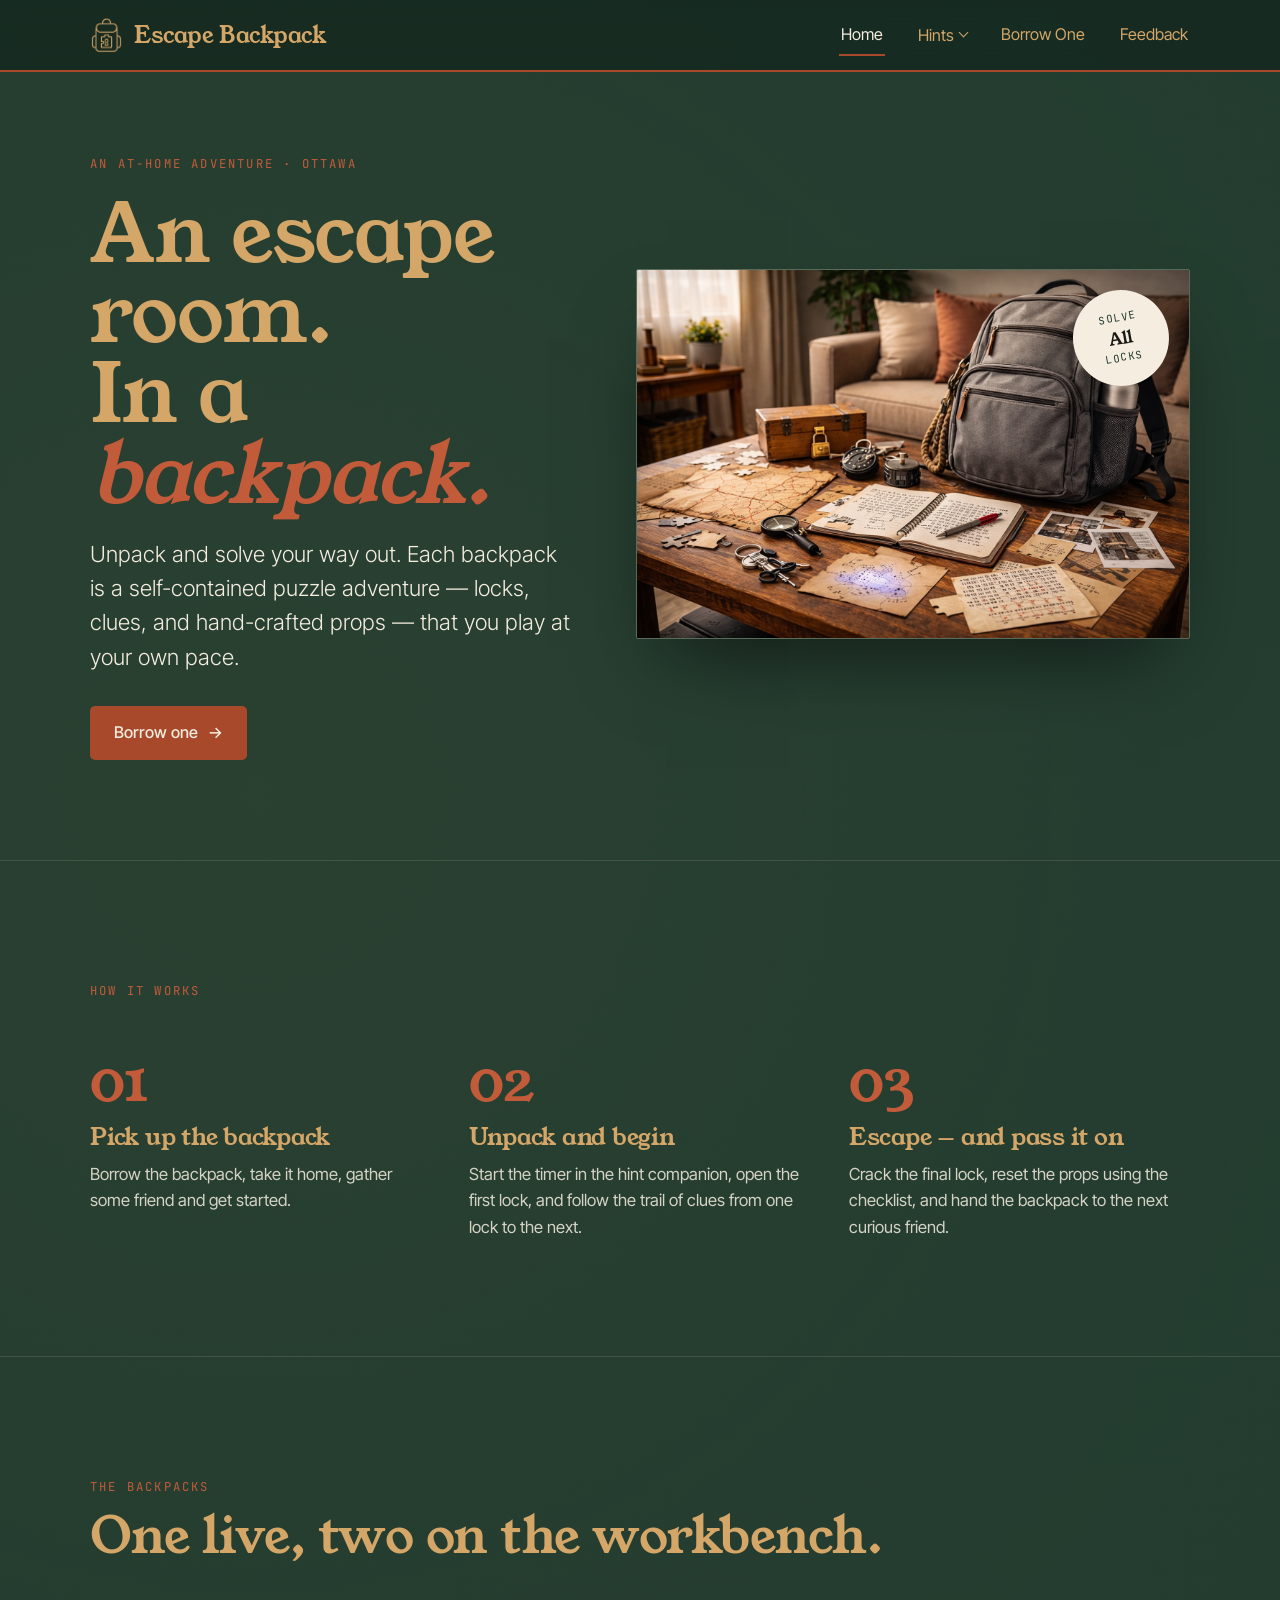
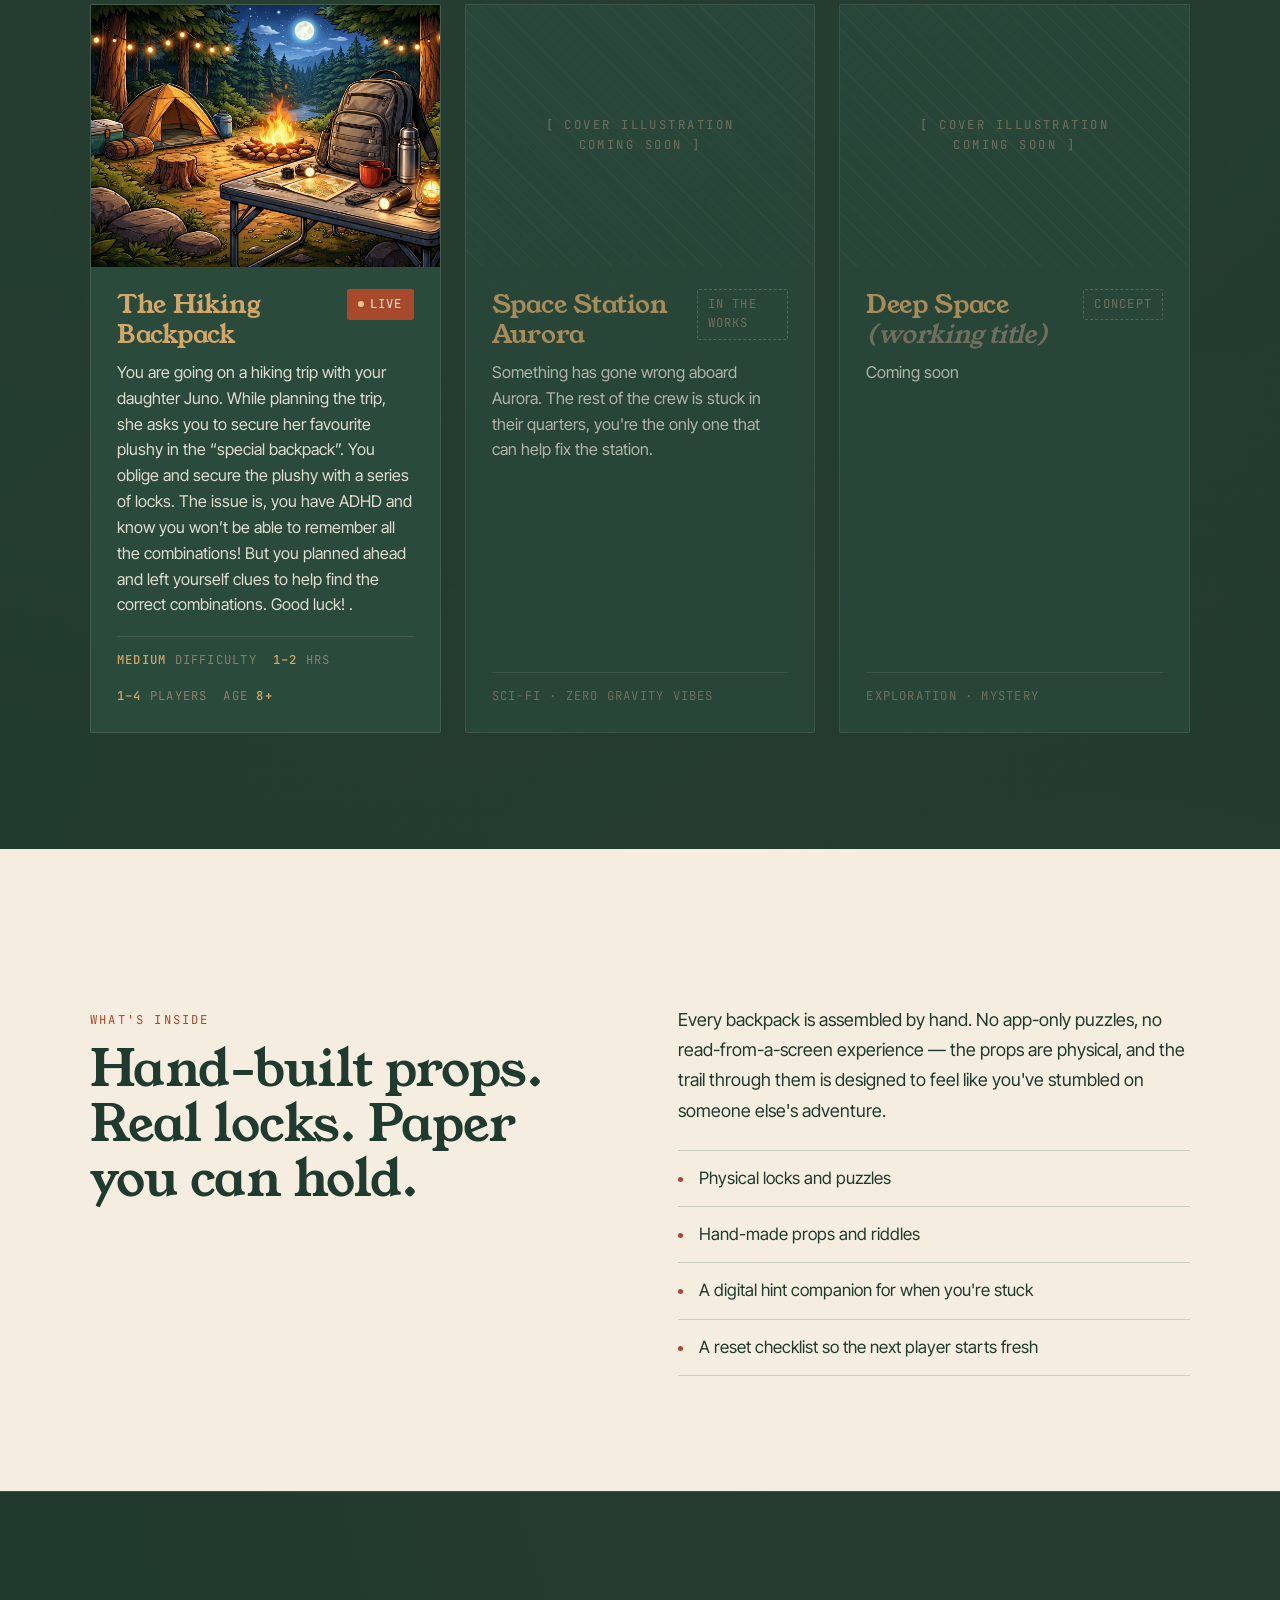
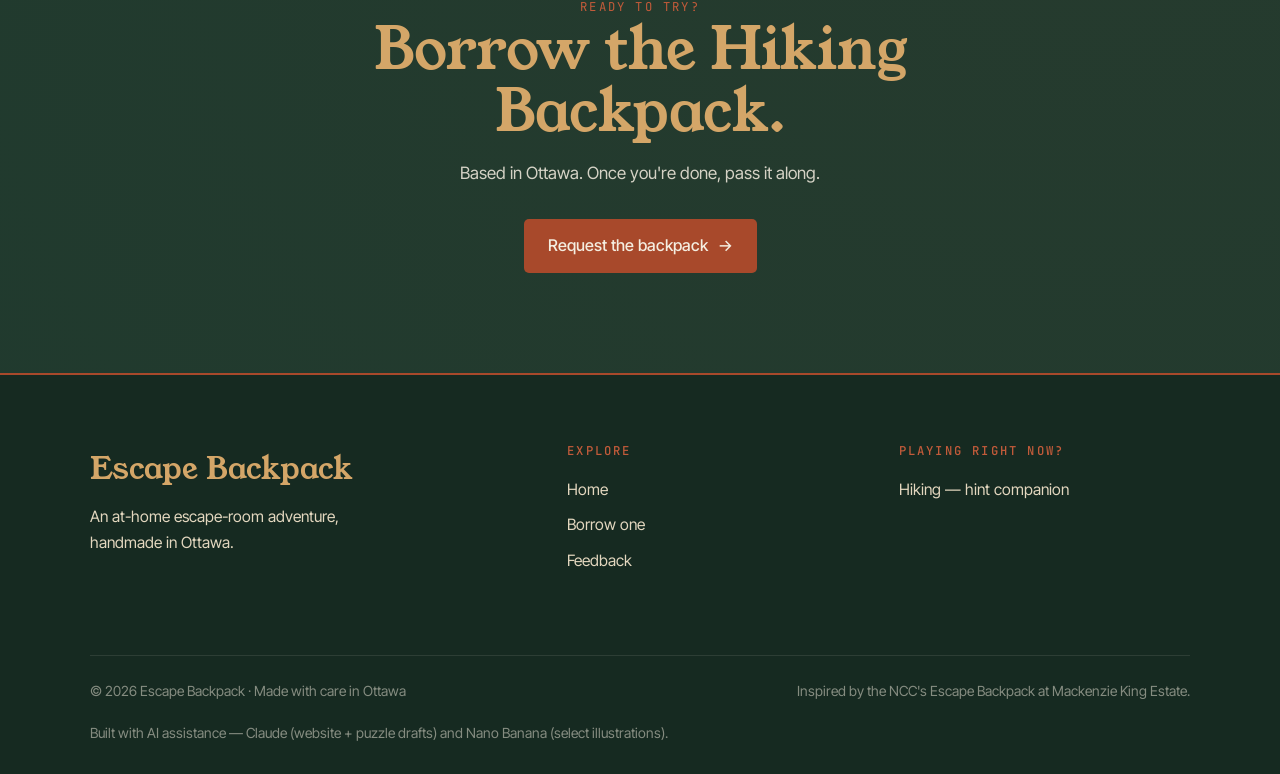
==== commit 7fdc35a5: "Update index.html" ====
--- a/index.html
+++ b/index.html
@@ -170,7 +170,11 @@
             <h3 class="bp-title">The Hiking Backpack</h3>
             <span class="chip chip-live">Live</span>
           </div>
-          <p class="bp-desc">A trailhead, a locked pack, and a scattered trail of clues — journals, maps, a puzzle box, and ten locks standing between you and the summit.</p>
+          <p class="bp-desc">You are going on a hiking trip with your daughter Juno. While planning the trip, she asks you to secure her favourite plushy in the “special backpack”. You oblige and secure the plushy with a series of locks. 
+The issue is, you have ADHD and know you won’t be able to remember all the combinations!
+But you planned ahead and left yourself clues to help find the correct combinations. 
+Good luck! 
+.</p>
           <div class="bp-meta">
             <span><strong>Medium</strong> difficulty</span>
             <span><strong>1–2</strong> hrs</span>
@@ -188,7 +192,7 @@
             <h3 class="bp-title">Space Station Aurora</h3>
             <span class="chip chip-soon">In the works</span>
           </div>
-          <p class="bp-desc">Something has gone wrong aboard Aurora. The crew left their backpack behind — and a message only you can finish decoding.</p>
+          <p class="bp-desc">Something has gone wrong aboard Aurora. The rest of the crew is stuck in their quarters, you're the only one that can help fix the station.</p>
           <div class="bp-meta"><span>Sci-fi · zero gravity vibes</span></div>
         </div>
       </div>
@@ -201,7 +205,7 @@
             <h3 class="bp-title">Deep Space <span style="color:var(--muted); font-style: italic;">(working title)</span></h3>
             <span class="chip chip-soon">Concept</span>
           </div>
-          <p class="bp-desc">An exploration mission gone sideways. Charts, signals, and a journey further from home than any backpack has gone before.</p>
+          <p class="bp-desc">Coming soon</p>
           <div class="bp-meta"><span>Exploration · mystery</span></div>
         </div>
       </div>
--- a/styles.css
+++ b/styles.css
@@ -105,7 +105,11 @@
 .nav-drop { position: relative; }
 .nav-drop-toggle {
   display: inline-flex; align-items: center; gap: 6px;
-}
+  font-size: 0.95rem; color: var(--brass);
+  padding: 6px 2px; position: relative;
+  background: none; border: none; font-family: var(--sans); cursor: pointer;
+}
+.nav-drop-toggle:hover { color: var(--cream); }
 .nav-drop-toggle::after {
   content: ""; width: 6px; height: 6px;
   border-right: 1.5px solid currentColor;
@@ -164,7 +168,7 @@
 }
 
 @media (max-width: 680px) {
-  .nav-links a:not(.active):not(.nav-drop-toggle) { display: none; }
+  .nav-links > a:not(.active):not(.nav-drop-toggle) { display: none; }
   .nav-links .nav-drop-toggle { display: inline-flex; }
   .nav-links a.active { display: inline; font-family: var(--serif); font-size: 1.05rem; }
 }
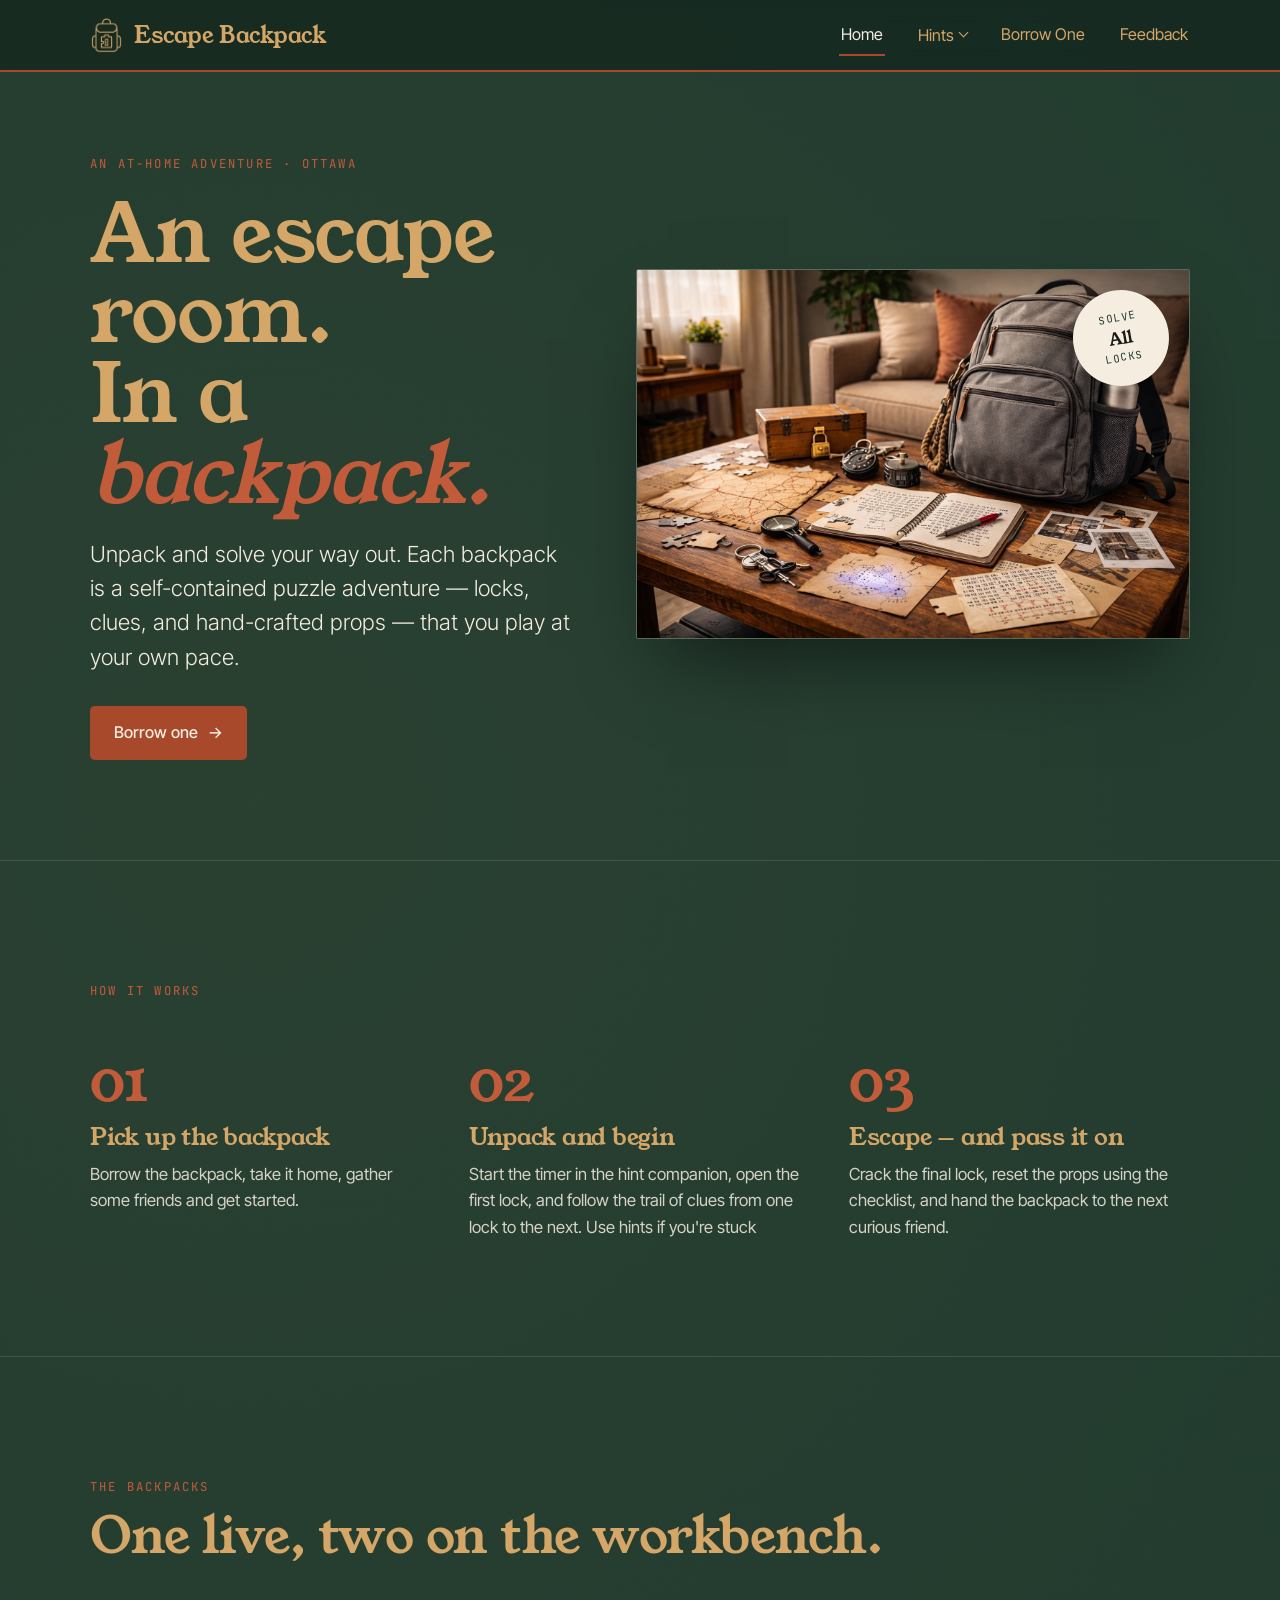
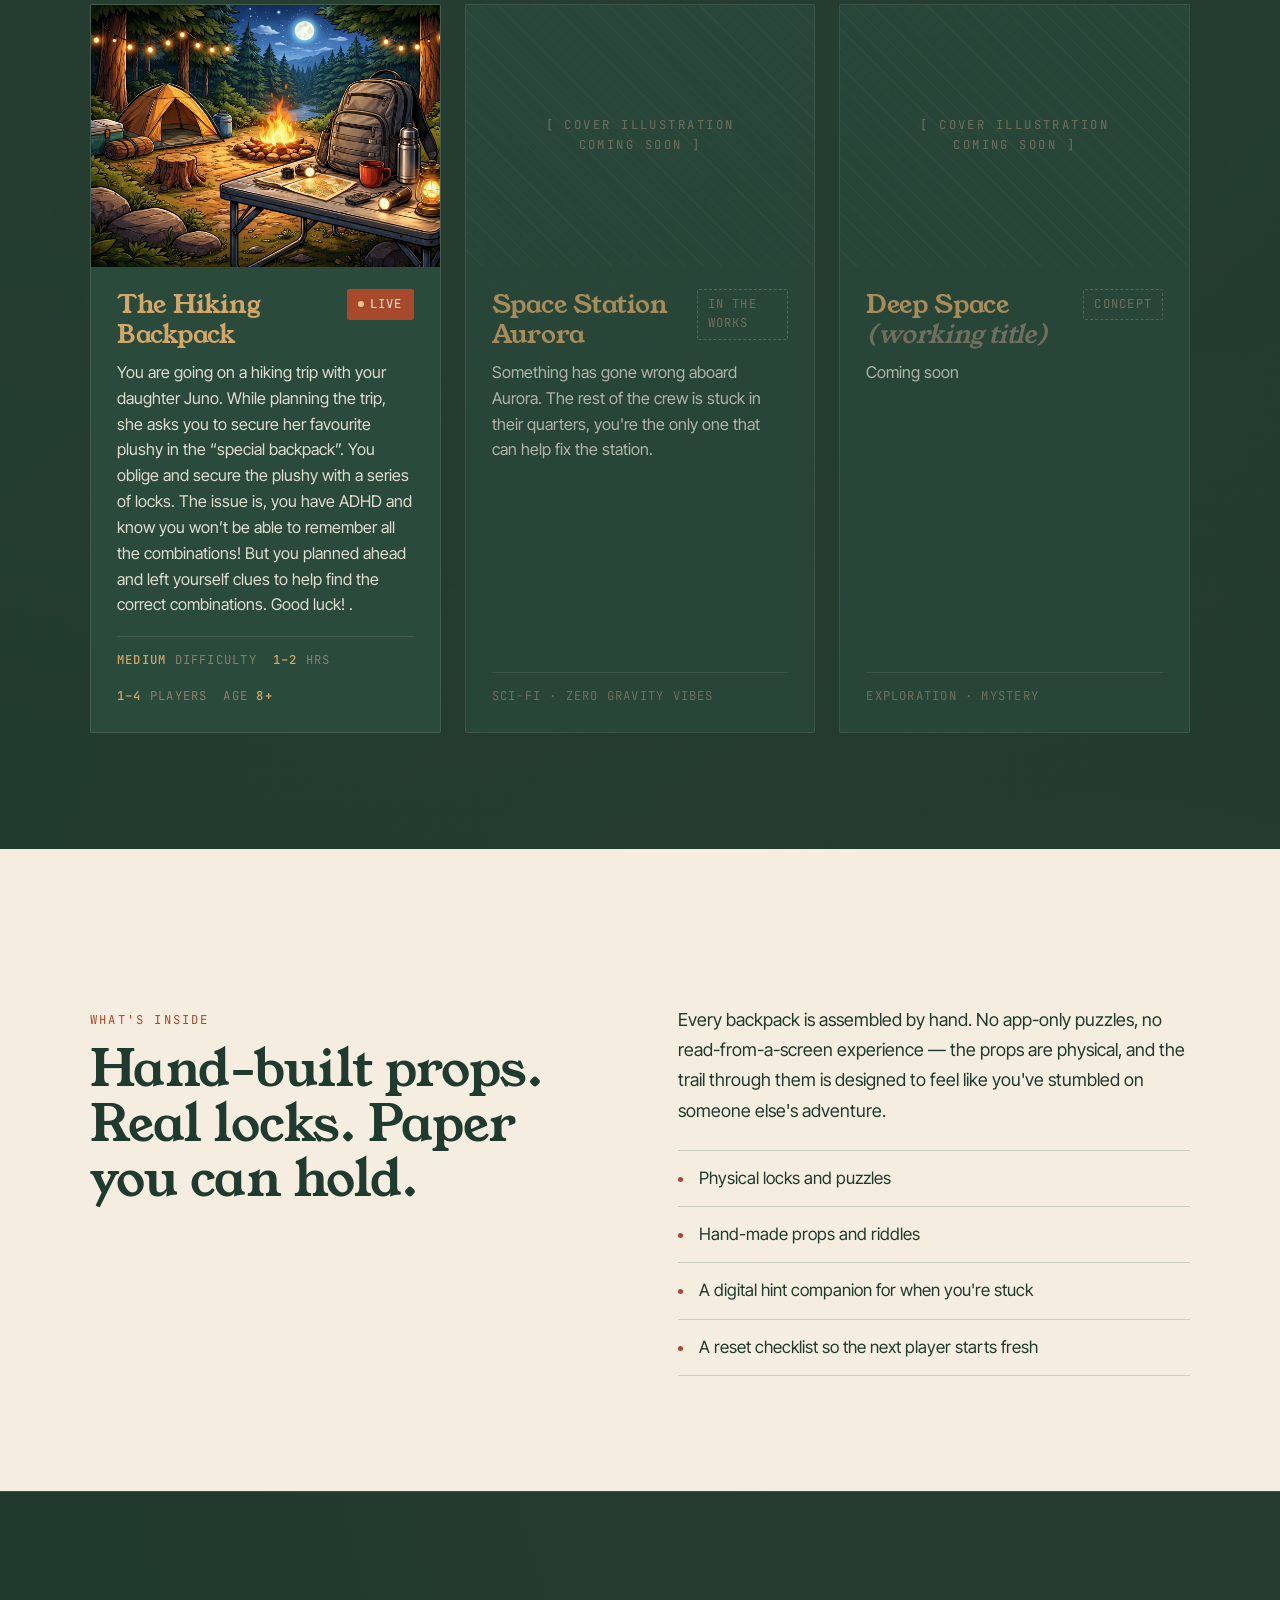
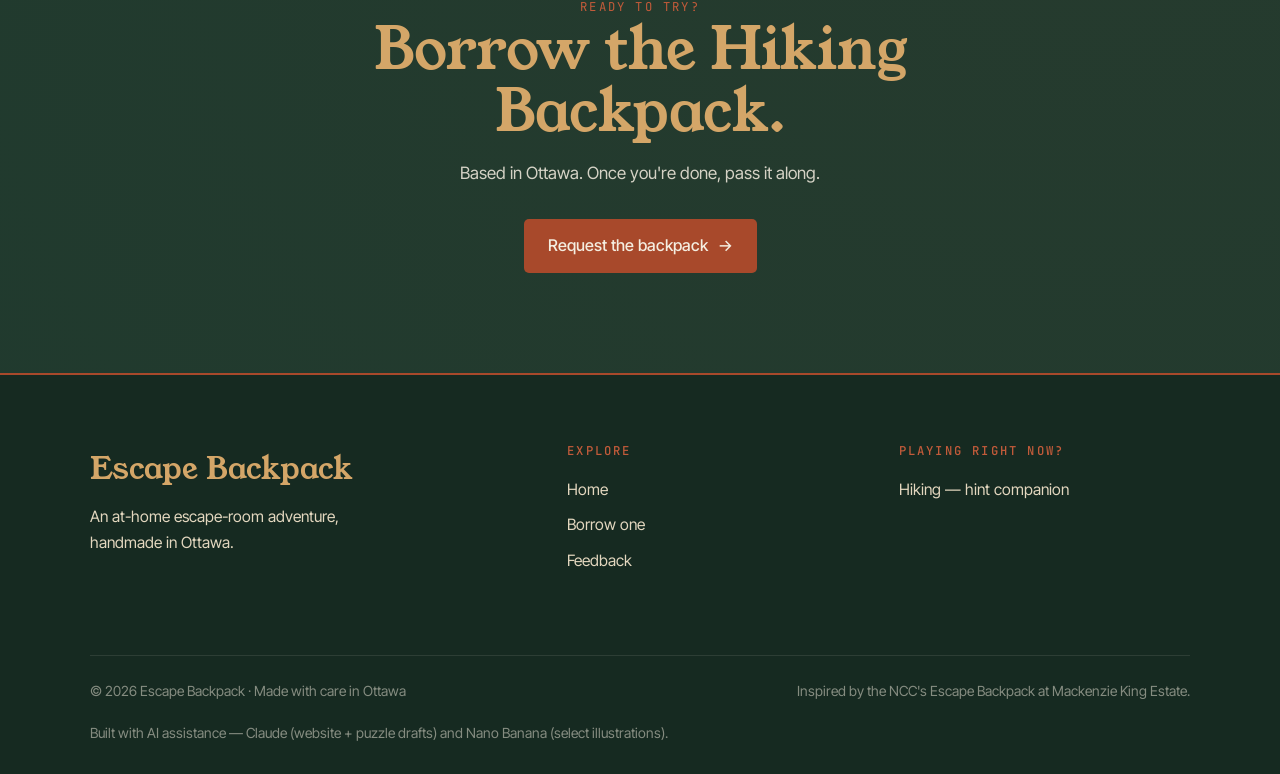
==== commit 1eec7988: "Update index.html" ====
--- a/index.html
+++ b/index.html
@@ -137,12 +137,12 @@
       <div class="how-step">
         <div class="how-num">01</div>
         <h3>Pick up the backpack</h3>
-        <p>Borrow the backpack, take it home, gather some friend and get started.</p>
+        <p>Borrow the backpack, take it home, gather some friends and get started.</p>
       </div>
       <div class="how-step">
         <div class="how-num">02</div>
         <h3>Unpack and begin</h3>
-        <p>Start the timer in the hint companion, open the first lock, and follow the trail of clues from one lock to the next.</p>
+        <p>Start the timer in the hint companion, open the first lock, and follow the trail of clues from one lock to the next. Use hints if you're stuck</p>
       </div>
       <div class="how-step">
         <div class="how-num">03</div>
--- a/styles.css
+++ b/styles.css
@@ -168,9 +168,9 @@
 }
 
 @media (max-width: 680px) {
-  .nav-links > a:not(.active):not(.nav-drop-toggle) { display: none; }
-  .nav-links .nav-drop-toggle { display: inline-flex; }
-  .nav-links a.active { display: inline; font-family: var(--serif); font-size: 1.05rem; }
+  .nav-links { gap: clamp(10px, 2vw, 14px); }
+  .nav-links a { font-size: 0.88rem; }
+  .nav-links a[href="borrow.html"] { display: none; }
 }
 
 /* ── BUTTONS ────────────────────────────────────────── */
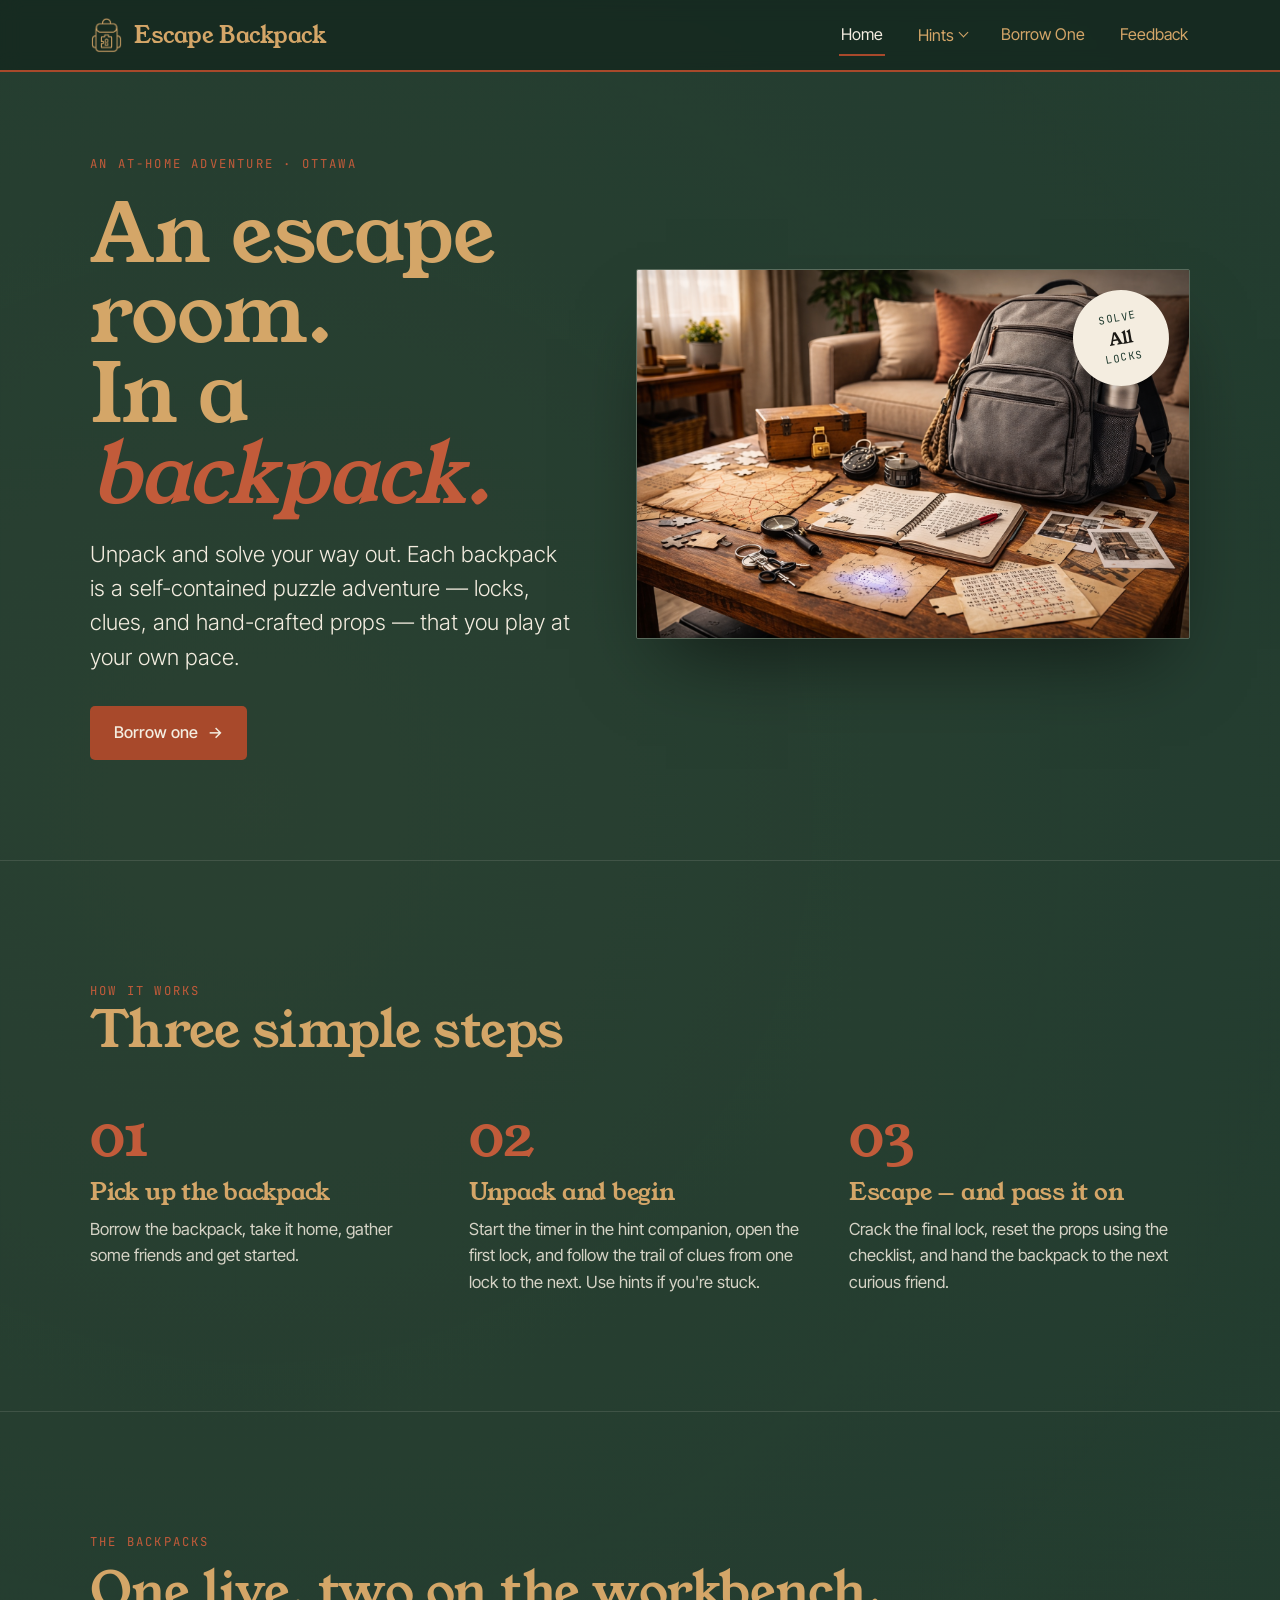
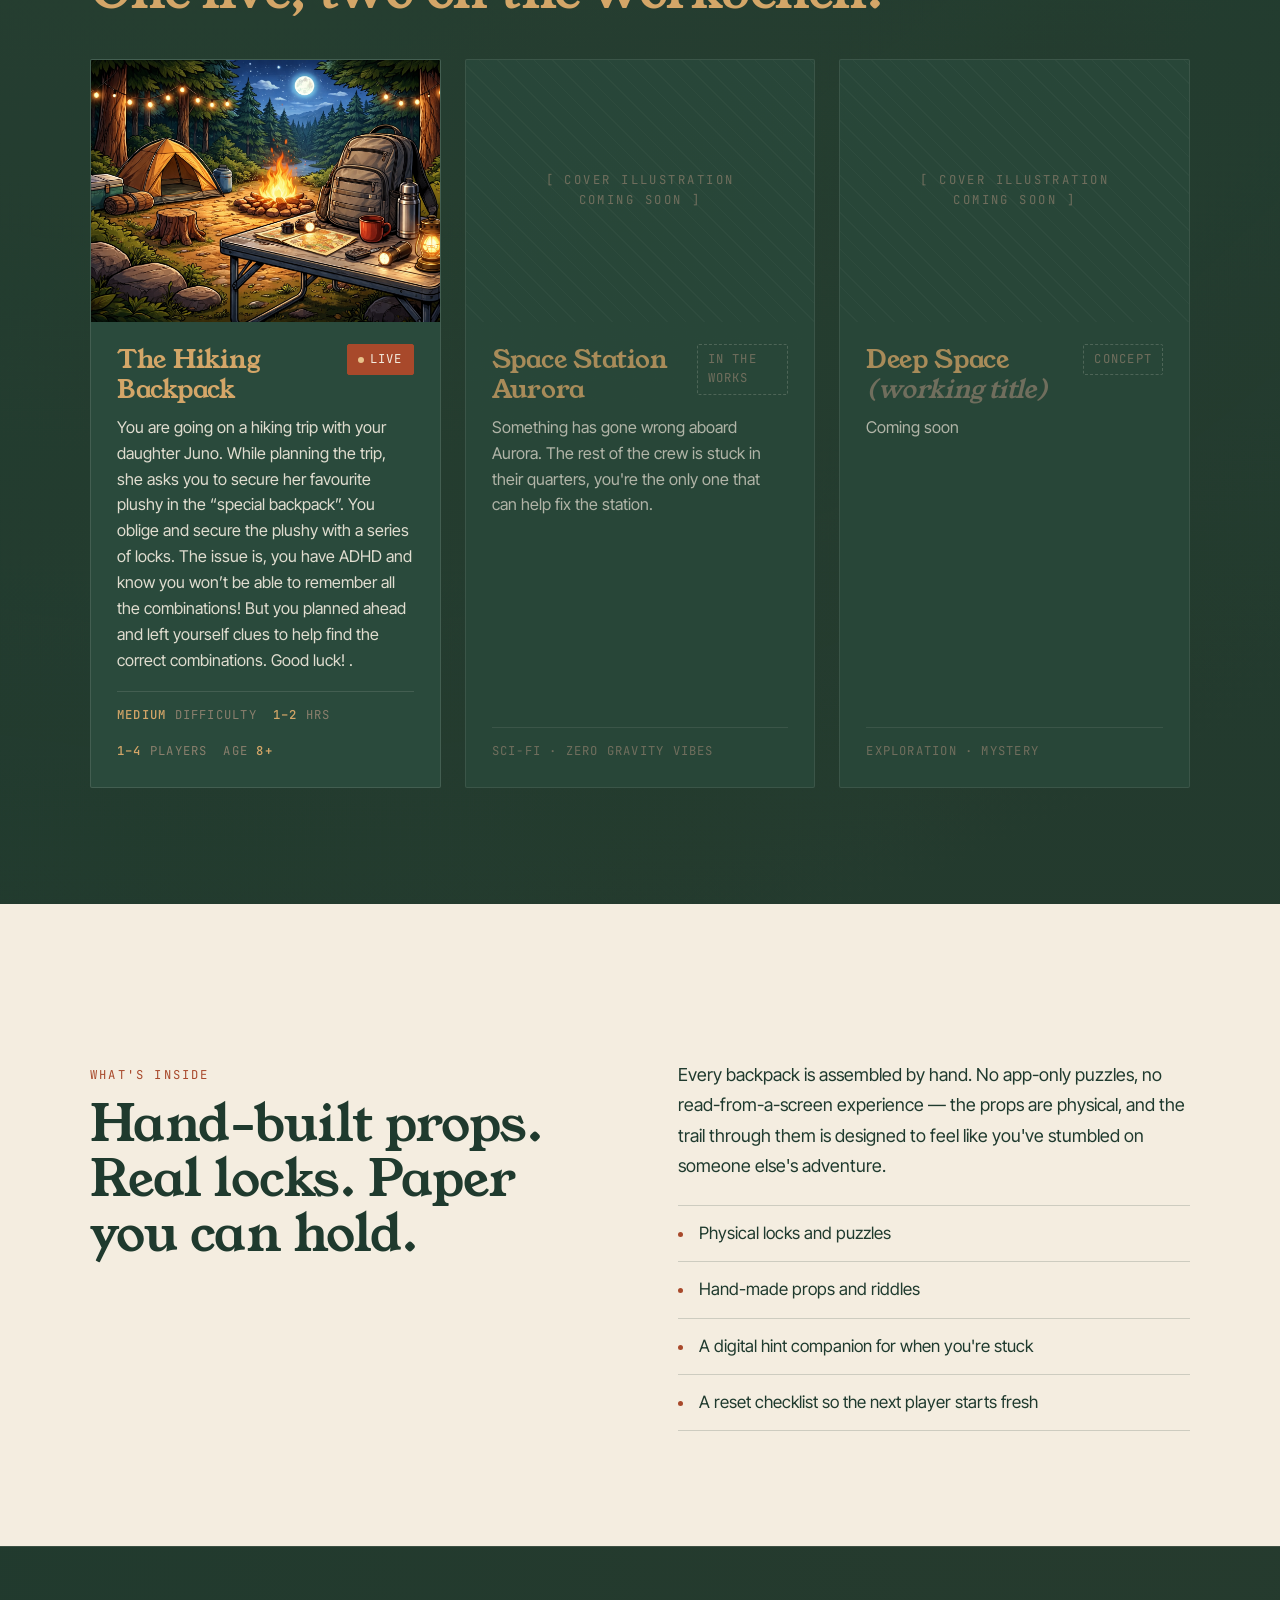
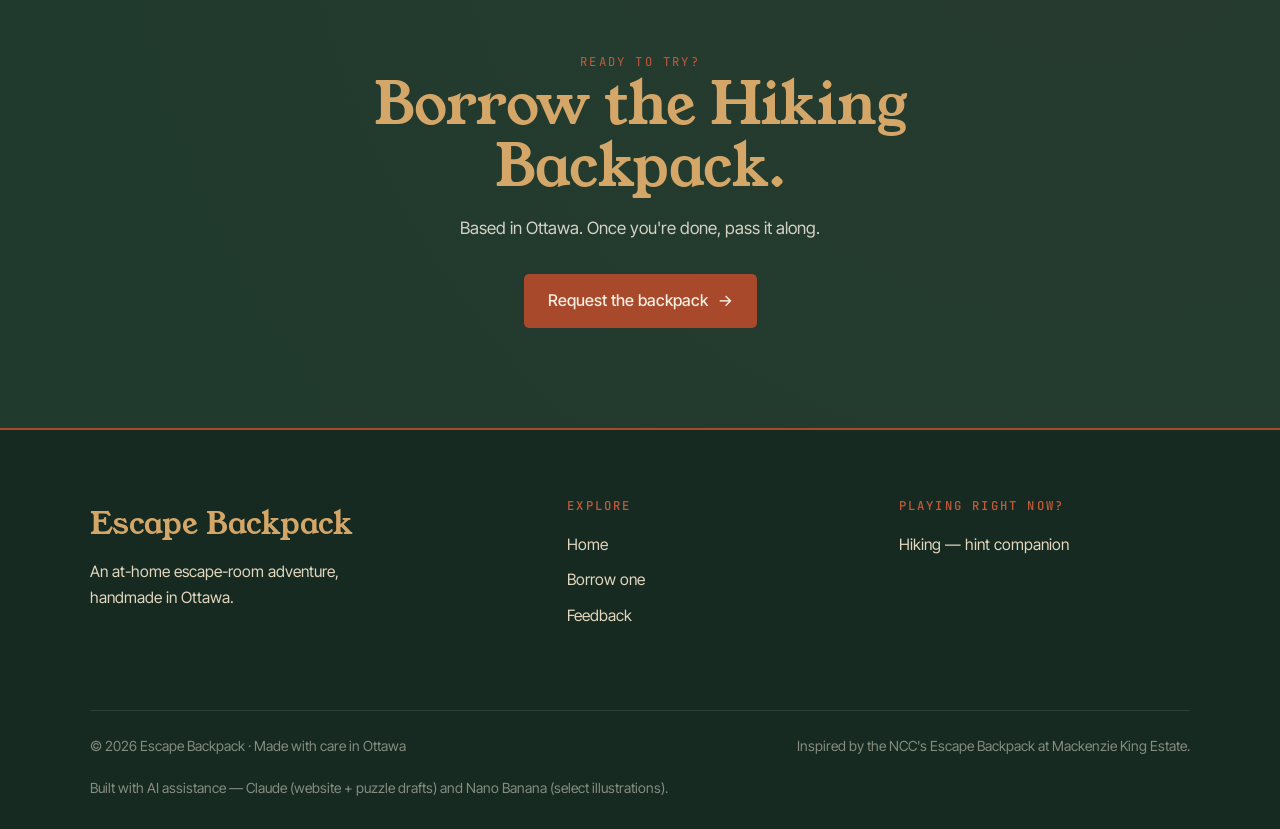
==== commit c7c6af9d: "Update index.html" ====
--- a/index.html
+++ b/index.html
@@ -133,6 +133,7 @@
 <section>
   <div class="wrap">
     <span class="eyebrow">How it works</span>
+        <h2>Three simple steps</h2>
     <div class="how-grid">
       <div class="how-step">
         <div class="how-num">01</div>
@@ -142,7 +143,7 @@
       <div class="how-step">
         <div class="how-num">02</div>
         <h3>Unpack and begin</h3>
-        <p>Start the timer in the hint companion, open the first lock, and follow the trail of clues from one lock to the next. Use hints if you're stuck</p>
+        <p>Start the timer in the hint companion, open the first lock, and follow the trail of clues from one lock to the next. Use hints if you're stuck.</p>
       </div>
       <div class="how-step">
         <div class="how-num">03</div>
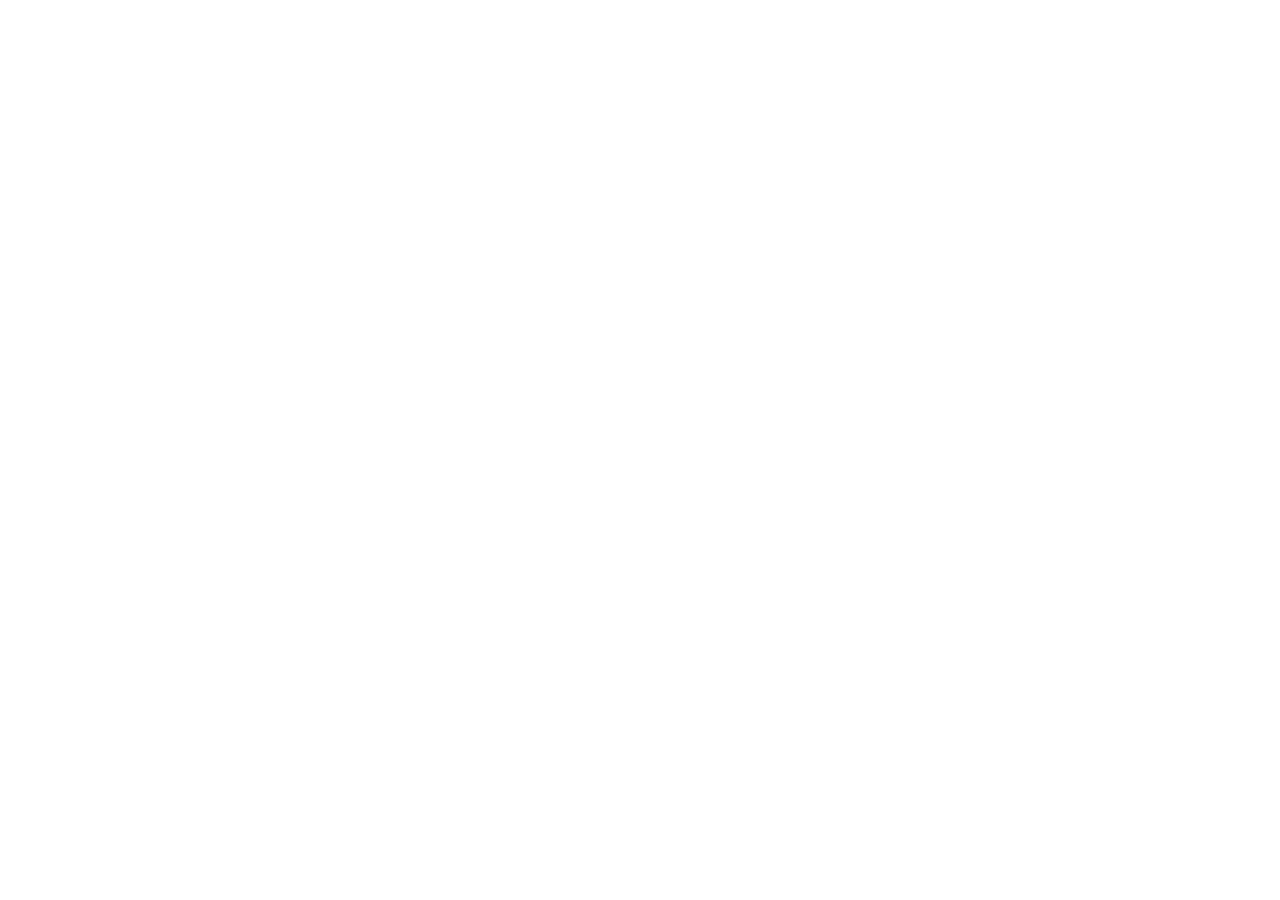
==== commit a7bece67: "Replace legacy pages with redirects to escapepack.ca Co-Authored-By: Claude Sonnet 5.5 <noreply@anth" ====
--- a/index.html
+++ b/index.html
@@ -1,294 +1,16 @@
-<!DOCTYPE html>
+<!doctype html>
 <html lang="en">
 <head>
-<meta charset="UTF-8">
+<meta charset="utf-8">
 <meta name="viewport" content="width=device-width, initial-scale=1">
-<title>Escape Backpack — An escape room in a backpack</title>
-<meta name="description" content="Escape Backpack is a portable escape-room adventure you play at home. Unzip, unpack, and solve your way out. Based in Ottawa.">
-<meta property="og:title" content="Escape Backpack">
-<meta property="og:description" content="An escape-room adventure you play at home, from a backpack.">
-<meta property="og:image" content="assets/banner.png">
-<link rel="icon" type="image/png" href="assets/logo.png">
-<link rel="preconnect" href="https://fonts.googleapis.com">
-<link rel="preconnect" href="https://fonts.gstatic.com" crossorigin="">
-<link href="https://fonts.googleapis.com/css2?family=Young+Serif&family=Inter+Tight:wght@300;400;500;600&family=JetBrains+Mono:wght@400;500&display=swap" rel="stylesheet">
-<link rel="stylesheet" href="styles.css?v=4">
-<style>
-.hero { padding: clamp(40px, 6vw, 80px) 0 clamp(60px, 8vw, 100px); }
-.hero-grid {
-  display: grid; grid-template-columns: 1fr 1.15fr;
-  gap: clamp(32px, 5vw, 72px); align-items: center;
-}
-@media (max-width: 900px) { .hero-grid { grid-template-columns: 1fr; gap: 40px; } }
-.hero h1 { font-size: clamp(2.8rem, 6.4vw, 5.2rem); line-height: 0.98; margin: 18px 0 22px; }
-.hero h1 em { font-style: italic; color: var(--rust-2); }
-.hero-lead { margin-bottom: 32px; max-width: 46ch; }
-.hero-ctas { display: flex; gap: 12px; flex-wrap: wrap; }
-.hero-image {
-  position: relative; border-radius: 2px; overflow: hidden;
-  box-shadow: 0 40px 80px -30px rgba(0,0,0,0.6);
-  border: 1px solid var(--line-strong);
-}
-.hero-image img { width: 100%; height: auto; display: block; }
-.hero-stamp {
-  position: absolute; top: 20px; right: 20px;
-  background: var(--cream); width: 96px; height: 96px; border-radius: 50%;
-  display: flex; align-items: center; justify-content: center; flex-direction: column;
-  font-family: var(--mono); font-size: 0.62rem; letter-spacing: 0.16em;
-  text-transform: uppercase; color: var(--forest); transform: rotate(-10deg);
-  box-shadow: 0 6px 16px -4px rgba(0,0,0,0.3); line-height: 1.3; text-align: center; padding: 8px;
-}
-.hero-stamp strong {
-  font-family: var(--serif); font-weight: 400; font-size: 1rem;
-  letter-spacing: 0; text-transform: none; color: var(--ink); margin: 2px 0;
-}
-
-.how-grid {
-  display: grid; grid-template-columns: repeat(3, 1fr);
-  gap: clamp(20px, 3vw, 48px); margin-top: 50px;
-}
-@media (max-width: 740px) { .how-grid { grid-template-columns: 1fr; gap: 32px; } }
-.how-num { font-family: var(--serif); font-size: 3.4rem; color: #c25b3a; line-height: 1; margin-bottom: 14px; }
-.how-step h3 { font-size: 1.4rem; margin-bottom: 10px; }
-.how-step p { color: var(--cream); opacity: 0.85; font-size: 0.98rem; }
-
-.inside-grid {
-  display: grid; grid-template-columns: 1fr 1fr;
-  gap: clamp(40px, 6vw, 90px); align-items: start; margin-top: 40px;
-}
-@media (max-width: 820px) { .inside-grid { grid-template-columns: 1fr; gap: 32px; } }
-.inside-grid p { font-size: 1.05rem; line-height: 1.7; }
-.inside-grid ul { list-style: none; margin-top: 24px; }
-.inside-grid ul li {
-  padding: 14px 0; border-top: 1px solid rgba(31, 58, 46, 0.18);
-  display: flex; gap: 16px; align-items: baseline;
-}
-.inside-grid ul li:last-child { border-bottom: 1px solid rgba(31, 58, 46, 0.18); }
-.inside-grid ul li::before {
-  content: ""; width: 5px; height: 5px; border-radius: 50%; background: var(--rust);
-  flex-shrink: 0; transform: translateY(-2px);
-}
-
-.cta-strip { padding: clamp(60px, 8vw, 100px) 0; text-align: center; }
-.cta-strip h2 { max-width: 18ch; margin: 0 auto 16px; font-size: clamp(2.2rem, 4.5vw, 3.4rem); }
-.cta-strip p { max-width: 48ch; margin: 0 auto 32px; color: var(--cream); opacity: 0.85; }
-
-/* Backpack cards */
-.bp-section-head { margin-bottom: 40px; }
-.bp-section-head h2 { margin-top: 10px; }
-</style>
+<title>Moved to escapepack.ca</title>
+<meta name="robots" content="noindex">
+<link rel="canonical" href="https://escapepack.ca/">
+<meta http-equiv="refresh" content="0; url=https://escapepack.ca/">
+<script>location.replace("https://escapepack.ca/" + location.search + location.hash);</script>
 </head>
-<body>
-
-<!-- NAV -->
-<nav class="nav">
-  <div class="nav-inner">
-    <a href="index.html" class="brand">
-      <span class="brand-mark"></span>
-      <span class="brand-name">Escape Backpack</span>
-    </a>
-    <div class="nav-links">
-      <a href="index.html" class="active">Home</a>
-      <div class="nav-drop" id="hintsDrop">
-        <button type="button" class="nav-drop-toggle" onclick="toggleDrop(event)">Hints</button>
-        <div class="nav-drop-menu">
-          <div class="nav-drop-head">Playing right now?</div>
-          <a href="hiking-hints.html">Hiking Backpack <span class="badge">Live</span></a>
-          <div class="nav-drop-divider"></div>
-          <span class="disabled">Space Station Aurora <span class="badge">Soon</span></span>
-          <span class="disabled">Deep Space <span class="badge">Soon</span></span>
-        </div>
-      </div>
-      <a href="borrow.html">Borrow One</a>
-      <a href="feedback.html">Feedback</a>
-    </div>
-  </div>
-</nav>
-
-<!-- HERO -->
-<section class="hero">
-  <div class="wrap">
-    <div class="hero-grid">
-      <div>
-        <span class="eyebrow">An at-home adventure · Ottawa</span>
-        <h1>An escape room.<br>In a <em>backpack.</em></h1>
-        <p class="lead hero-lead">
-          Unpack and solve your way out. Each backpack is a self-contained
-          puzzle adventure — locks, clues, and hand-crafted props — that you
-          play at your own pace.
-        </p>
-        <div class="hero-ctas">
-          <a href="borrow.html" class="btn btn-primary btn-arrow">Borrow one</a>
-        </div>
-      </div>
-      <div class="hero-image">
-        <img src="assets/banner.png" alt="A backpack on a living-room table surrounded by maps, locks, a journal, puzzle pieces and keys.">
-        <div class="hero-stamp">Solve<strong>All</strong>locks</div>
-      </div>
-    </div>
-  </div>
-</section>
-
-<!-- HOW IT WORKS -->
-<section>
-  <div class="wrap">
-    <span class="eyebrow">How it works</span>
-        <h2>Three simple steps</h2>
-    <div class="how-grid">
-      <div class="how-step">
-        <div class="how-num">01</div>
-        <h3>Pick up the backpack</h3>
-        <p>Borrow the backpack, take it home, gather some friends and get started.</p>
-      </div>
-      <div class="how-step">
-        <div class="how-num">02</div>
-        <h3>Unpack and begin</h3>
-        <p>Start the timer in the hint companion, open the first lock, and follow the trail of clues from one lock to the next. Use hints if you're stuck.</p>
-      </div>
-      <div class="how-step">
-        <div class="how-num">03</div>
-        <h3>Escape — and pass it on</h3>
-        <p>Crack the final lock, reset the props using the checklist, and hand the backpack to the next curious friend.</p>
-      </div>
-    </div>
-  </div>
-</section>
-
-<!-- THE BACKPACKS -->
-<section>
-  <div class="wrap">
-    <div class="bp-section-head">
-      <span class="eyebrow">The Backpacks</span>
-      <h2>One live, two on the workbench.</h2>
-    </div>
-
-    <div class="bp-grid">
-      <!-- Hiking -->
-      <div class="bp-card">
-        <div class="bp-thumb"><img src="assets/hiking-cartoon.png" alt="Illustrated campfire scene with a backpack, map, and lantern."></div>
-        <div class="bp-body">
-          <div class="bp-head">
-            <h3 class="bp-title">The Hiking Backpack</h3>
-            <span class="chip chip-live">Live</span>
-          </div>
-          <p class="bp-desc">You are going on a hiking trip with your daughter Juno. While planning the trip, she asks you to secure her favourite plushy in the “special backpack”. You oblige and secure the plushy with a series of locks. 
-The issue is, you have ADHD and know you won’t be able to remember all the combinations!
-But you planned ahead and left yourself clues to help find the correct combinations. 
-Good luck! 
-.</p>
-          <div class="bp-meta">
-            <span><strong>Medium</strong> difficulty</span>
-            <span><strong>1–2</strong> hrs</span>
-            <span><strong>1–4</strong> players</span>
-            <span>Age <strong>8+</strong></span>
-          </div>
-        </div>
-      </div>
-
-      <!-- Aurora -->
-      <div class="bp-card bp-soon">
-        <div class="bp-thumb bp-thumb-stripes"><div class="bp-thumb-label">[ cover illustration<br>coming soon ]</div></div>
-        <div class="bp-body">
-          <div class="bp-head">
-            <h3 class="bp-title">Space Station Aurora</h3>
-            <span class="chip chip-soon">In the works</span>
-          </div>
-          <p class="bp-desc">Something has gone wrong aboard Aurora. The rest of the crew is stuck in their quarters, you're the only one that can help fix the station.</p>
-          <div class="bp-meta"><span>Sci-fi · zero gravity vibes</span></div>
-        </div>
-      </div>
-
-      <!-- Deep Space -->
-      <div class="bp-card bp-soon">
-        <div class="bp-thumb bp-thumb-stripes"><div class="bp-thumb-label">[ cover illustration<br>coming soon ]</div></div>
-        <div class="bp-body">
-          <div class="bp-head">
-            <h3 class="bp-title">Deep Space <span style="color:var(--muted); font-style: italic;">(working title)</span></h3>
-            <span class="chip chip-soon">Concept</span>
-          </div>
-          <p class="bp-desc">Coming soon</p>
-          <div class="bp-meta"><span>Exploration · mystery</span></div>
-        </div>
-      </div>
-    </div>
-  </div>
-</section>
-
-<!-- INSIDE -->
-<section class="inverted">
-  <div class="wrap">
-    <div class="inside-grid">
-      <div>
-        <span class="eyebrow">What's inside</span>
-        <h2 style="margin-top: 10px;">Hand-built props. Real locks. Paper you can hold.</h2>
-      </div>
-      <div>
-        <p>
-          Every backpack is assembled by hand. No app-only puzzles, no
-          read-from-a-screen experience — the props are physical, and the
-          trail through them is designed to feel like you've stumbled on
-          someone else's adventure.
-        </p>
-        <ul>
-          <li>Physical locks and puzzles</li>
-          <li>Hand-made props and riddles</li>
-          <li>A digital hint companion for when you're stuck</li>
-          <li>A reset checklist so the next player starts fresh</li>
-        </ul>
-      </div>
-    </div>
-  </div>
-</section>
-
-<!-- CTA -->
-<section class="cta-strip">
-  <div class="wrap-narrow">
-    <span class="eyebrow">Ready to try?</span>
-    <h2>Borrow the Hiking Backpack.</h2>
-    <p>Based in Ottawa. Once you're done, pass it along.</p>
-    <a href="borrow.html" class="btn btn-primary btn-arrow">Request the backpack</a>
-  </div>
-</section>
-
-<!-- FOOTER -->
-<footer>
-  <div class="wrap">
-    <div>
-      <div class="foot-brand">Escape Backpack</div>
-      <p style="max-width: 34ch;">An at-home escape-room adventure, handmade in Ottawa.</p>
-    </div>
-    <div>
-      <h4>Explore</h4>
-      <ul>
-        <li><a href="index.html">Home</a></li>
-        <li><a href="borrow.html">Borrow one</a></li>
-        <li><a href="feedback.html">Feedback</a></li>
-      </ul>
-    </div>
-    <div>
-      <h4>Playing right now?</h4>
-      <ul>
-        <li><a href="hiking-hints.html">Hiking — hint companion</a></li>
-      </ul>
-    </div>
-    <div class="foot-credit" style="grid-column: 1 / -1;">
-      <span>© 2026 Escape Backpack · Made with care in Ottawa</span>
-      <span>Inspired by the NCC's Escape Backpack at Mackenzie King Estate.</span>
-      <span class="foot-ai">Built with AI assistance — Claude (website + puzzle drafts) and Nano Banana (select illustrations).</span>
-    </div>
-  </div>
-</footer>
-
-<script>
-function toggleDrop(e) {
-  e.stopPropagation();
-  document.getElementById('hintsDrop').classList.toggle('open');
-}
-document.addEventListener('click', (e) => {
-  const d = document.getElementById('hintsDrop');
-  if (d && !d.contains(e.target)) d.classList.remove('open');
-});
-</script>
-
+<body style="font-family:system-ui,sans-serif;max-width:32rem;margin:3rem auto;padding:0 1rem">
+<h1>We moved</h1>
+<p>This page is now at <a href="https://escapepack.ca/">escapepack.ca/</a>.</p>
 </body>
 </html>
